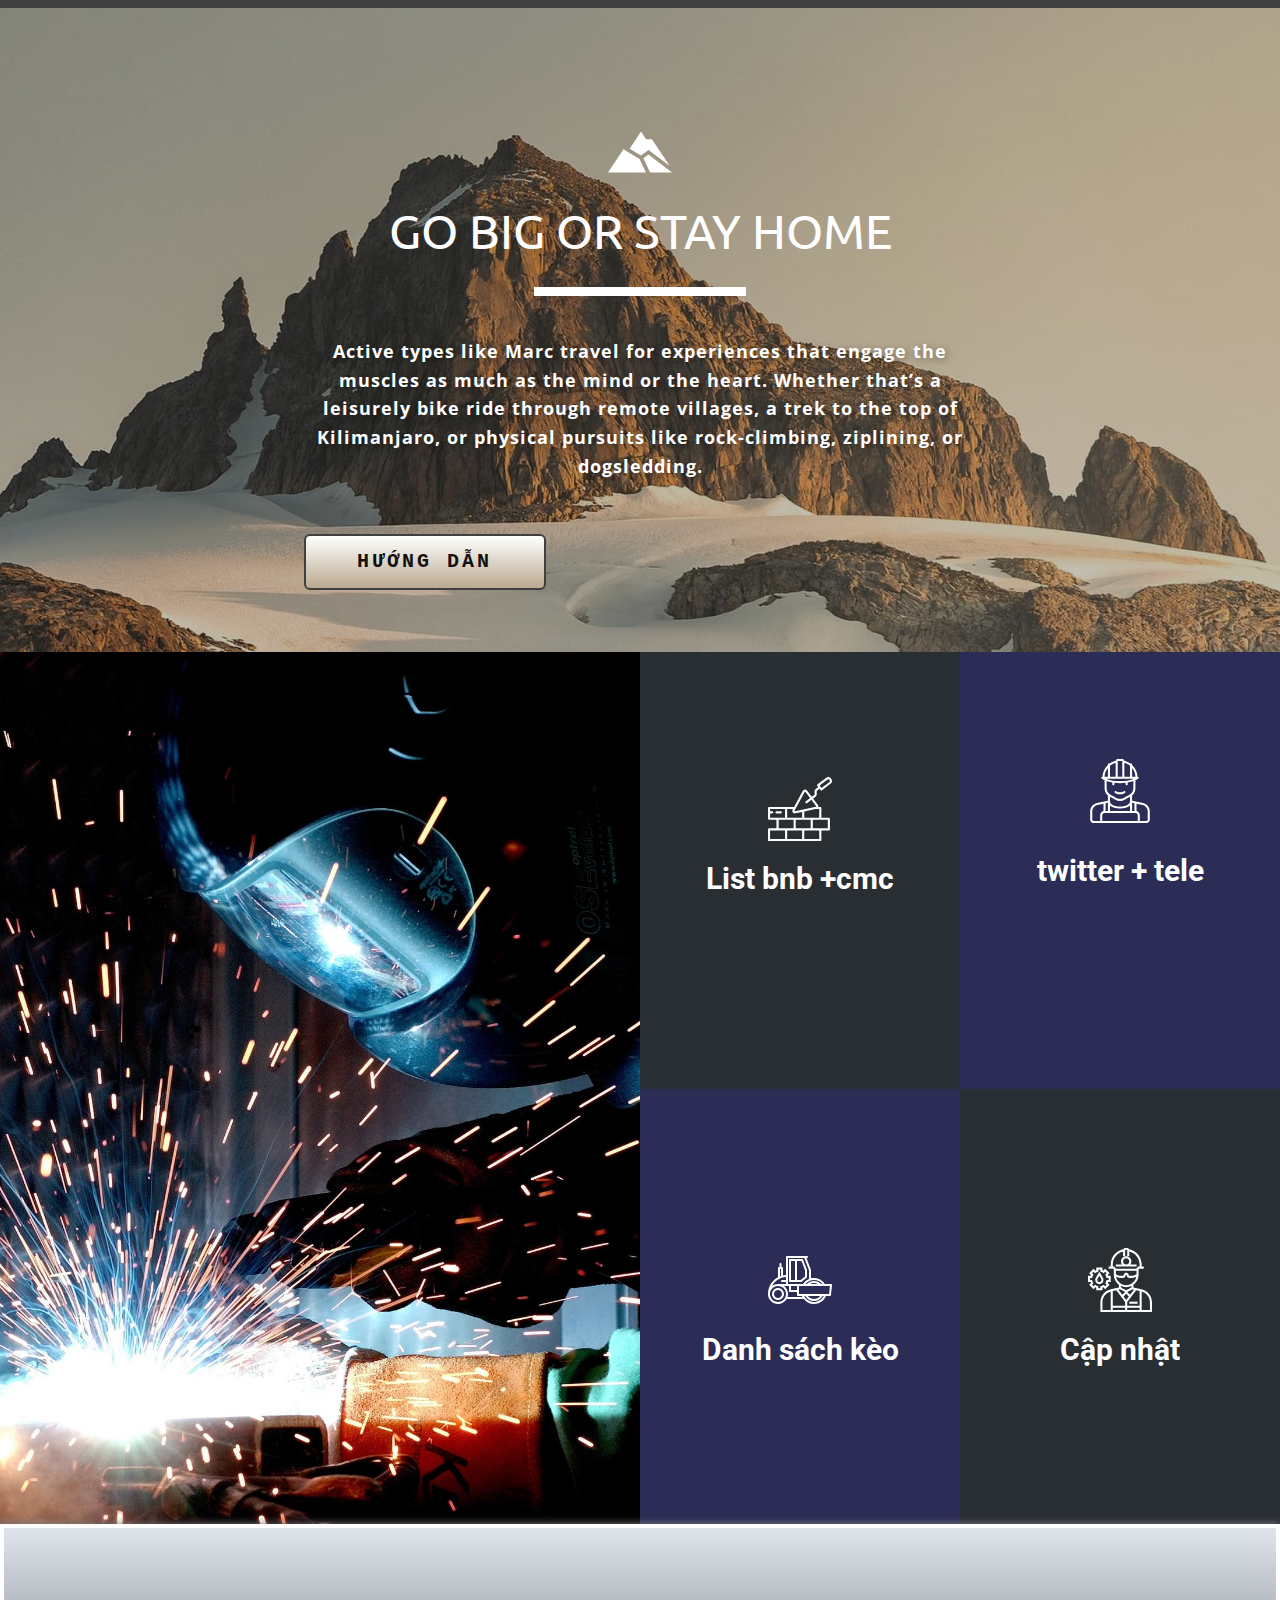
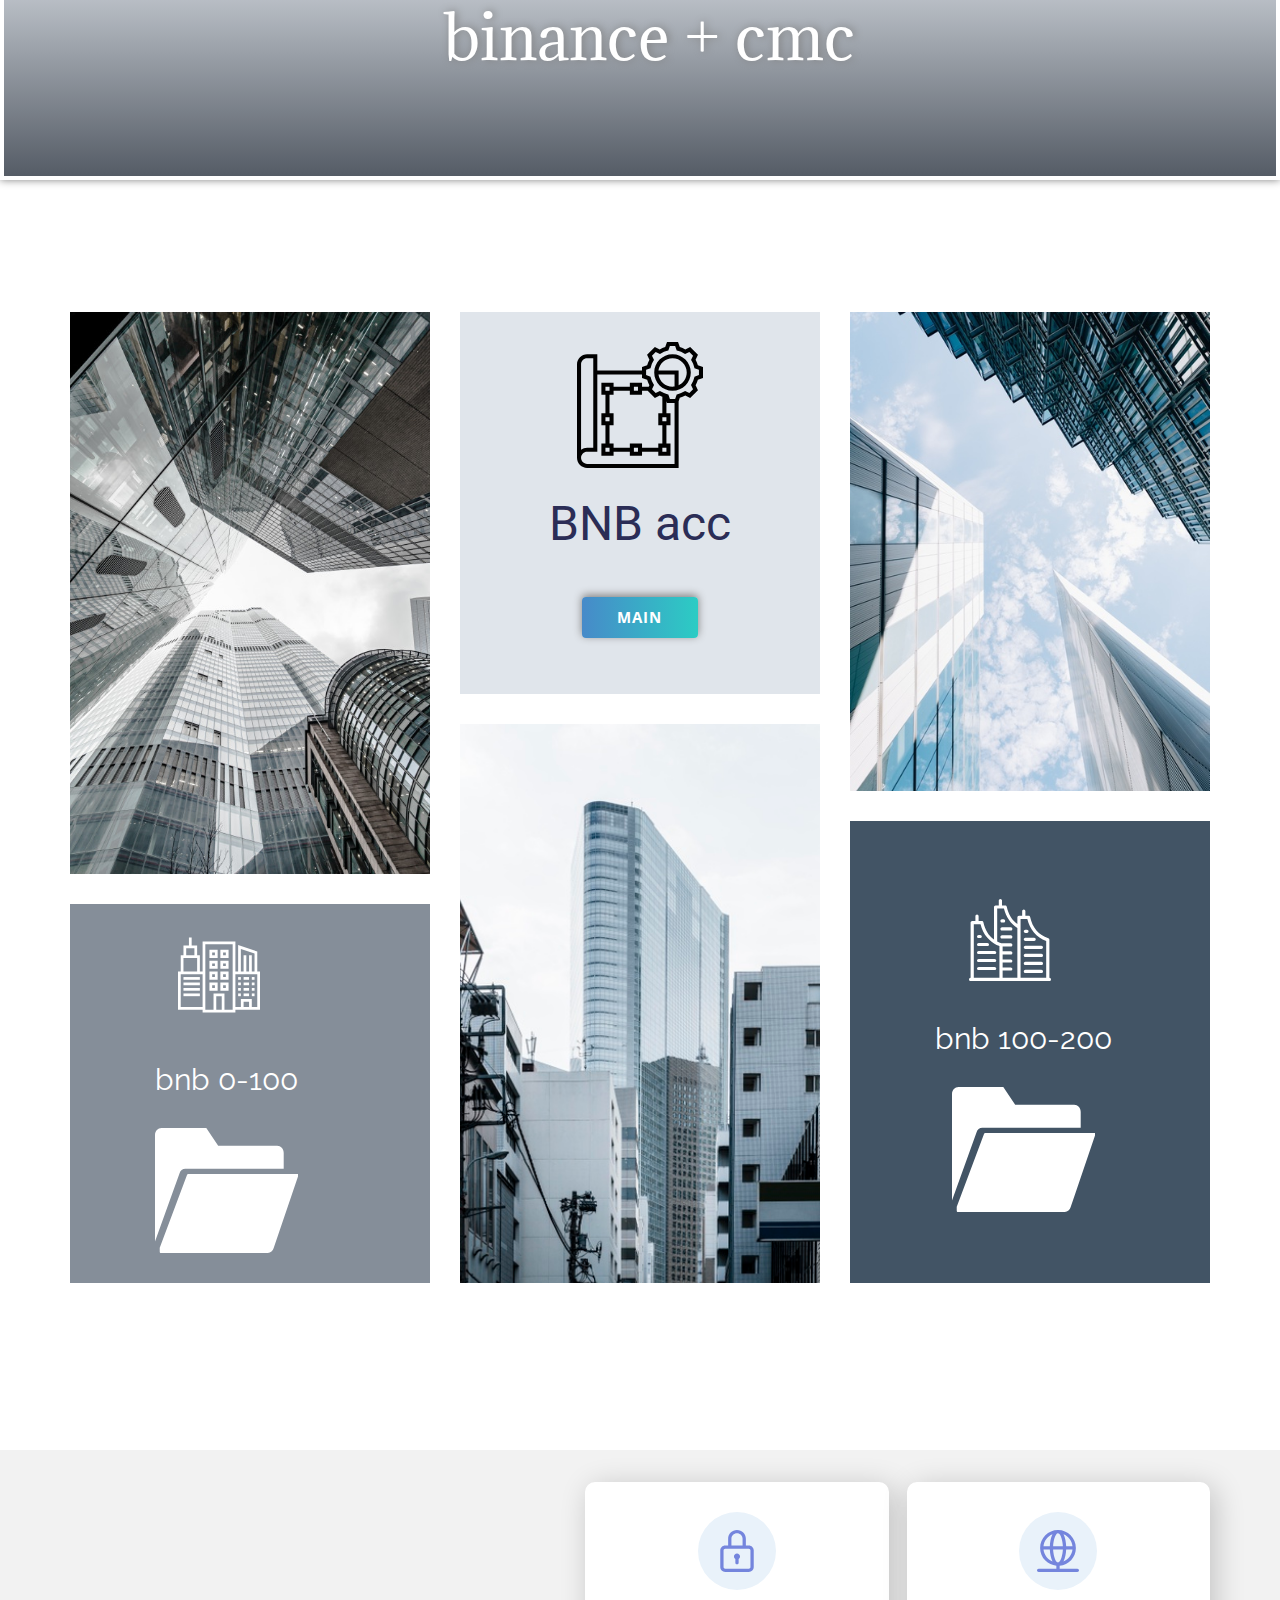
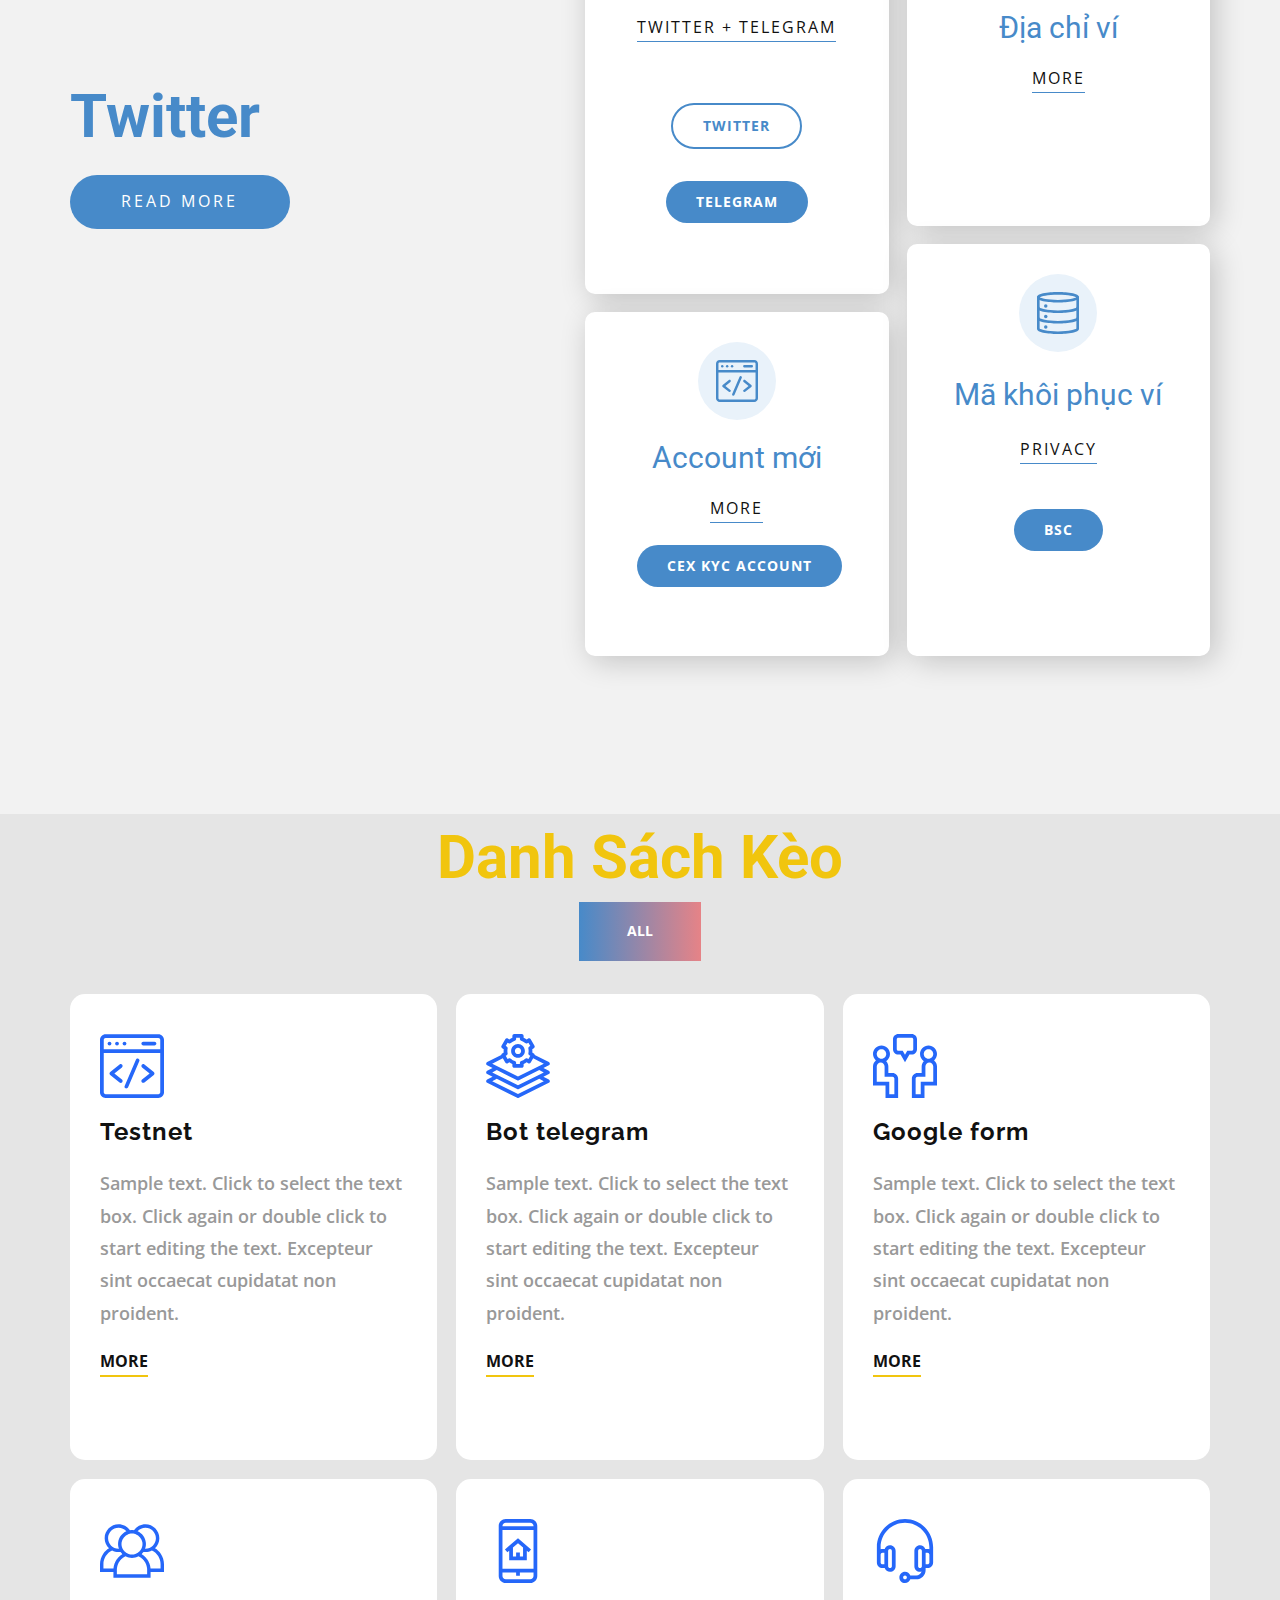
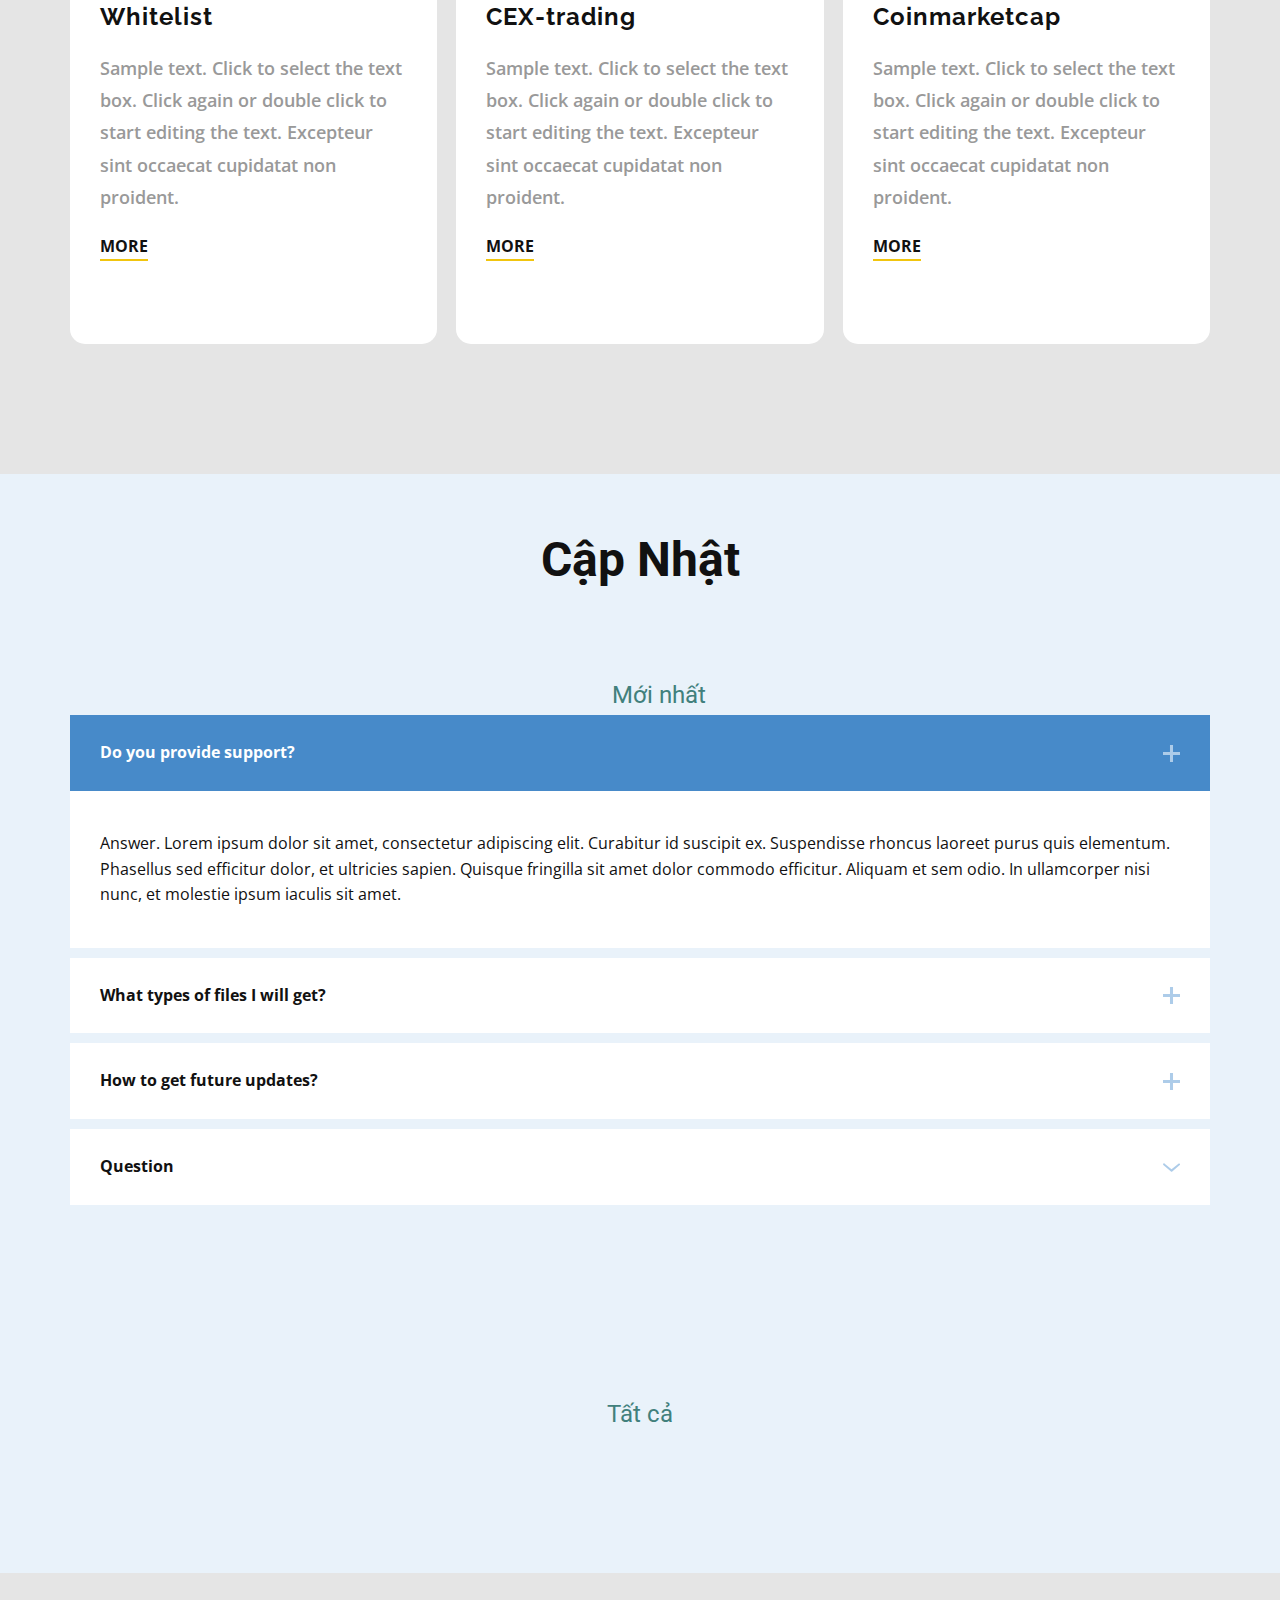
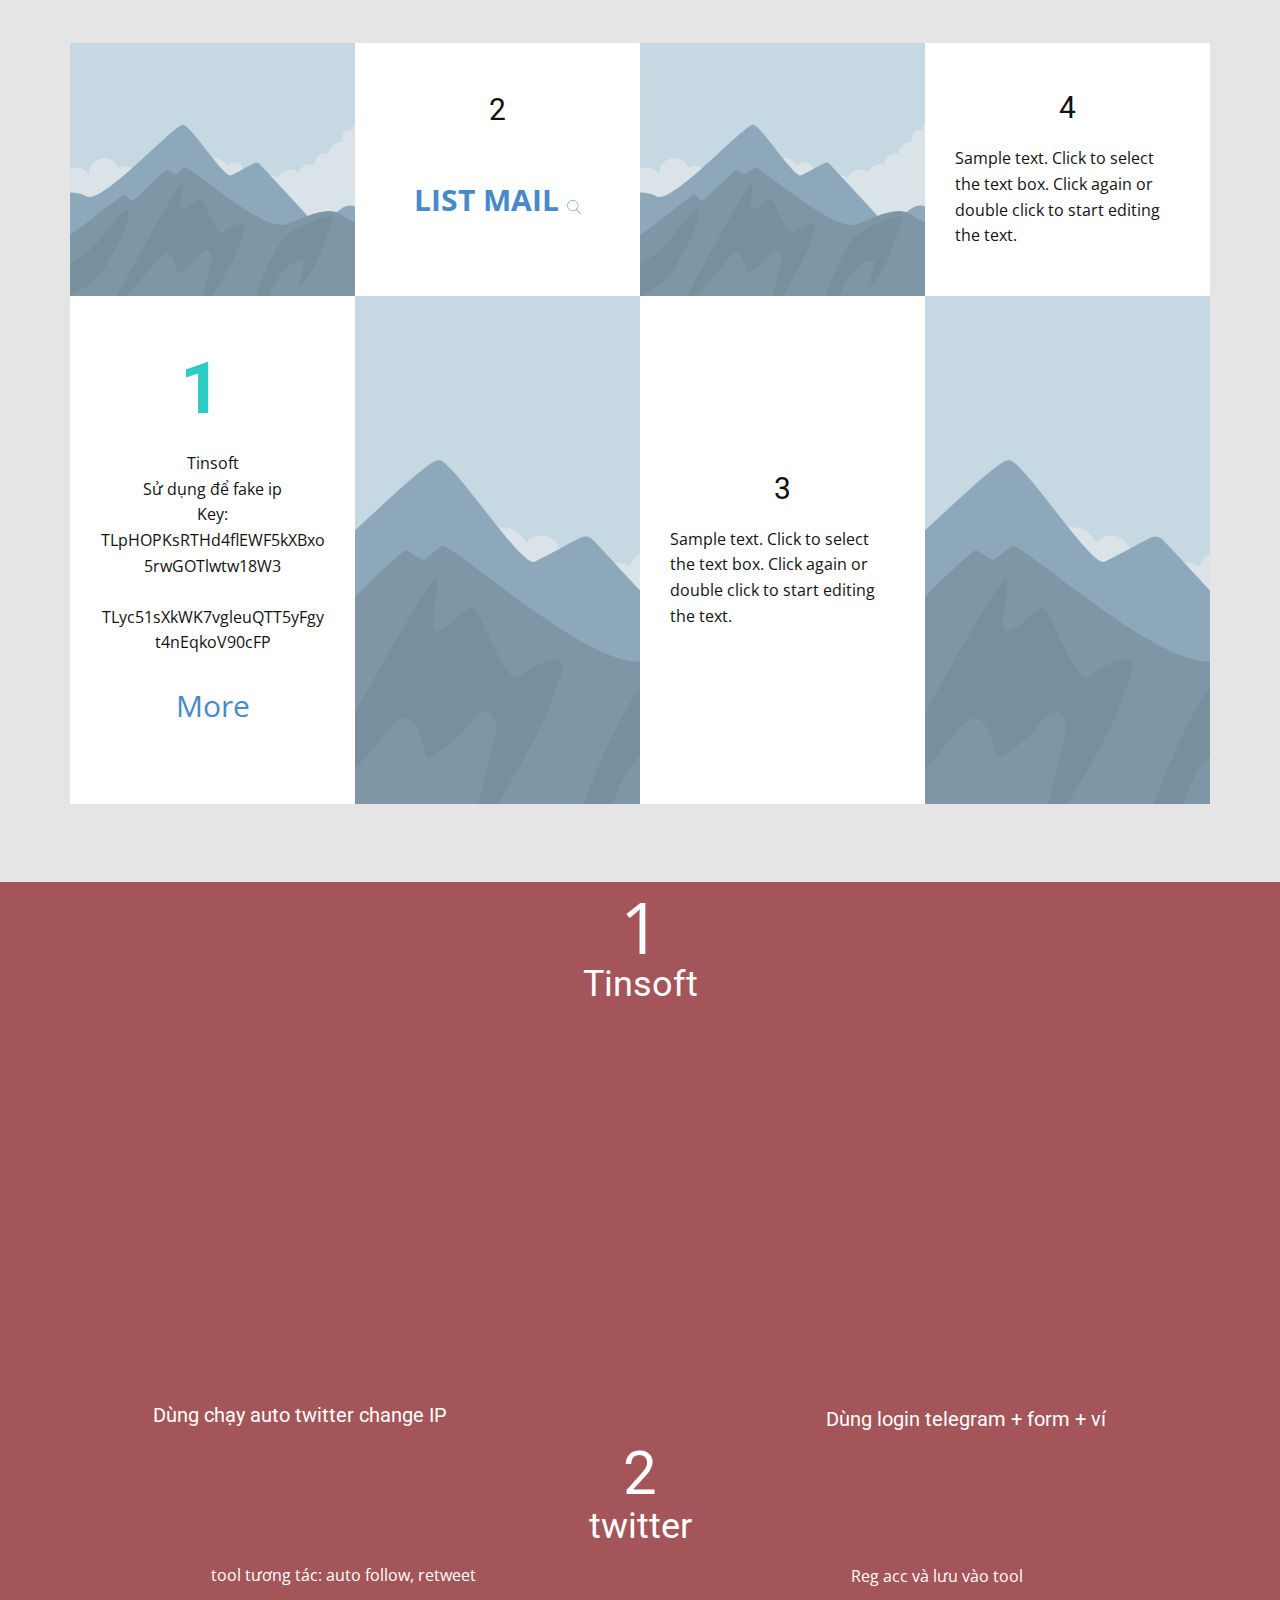
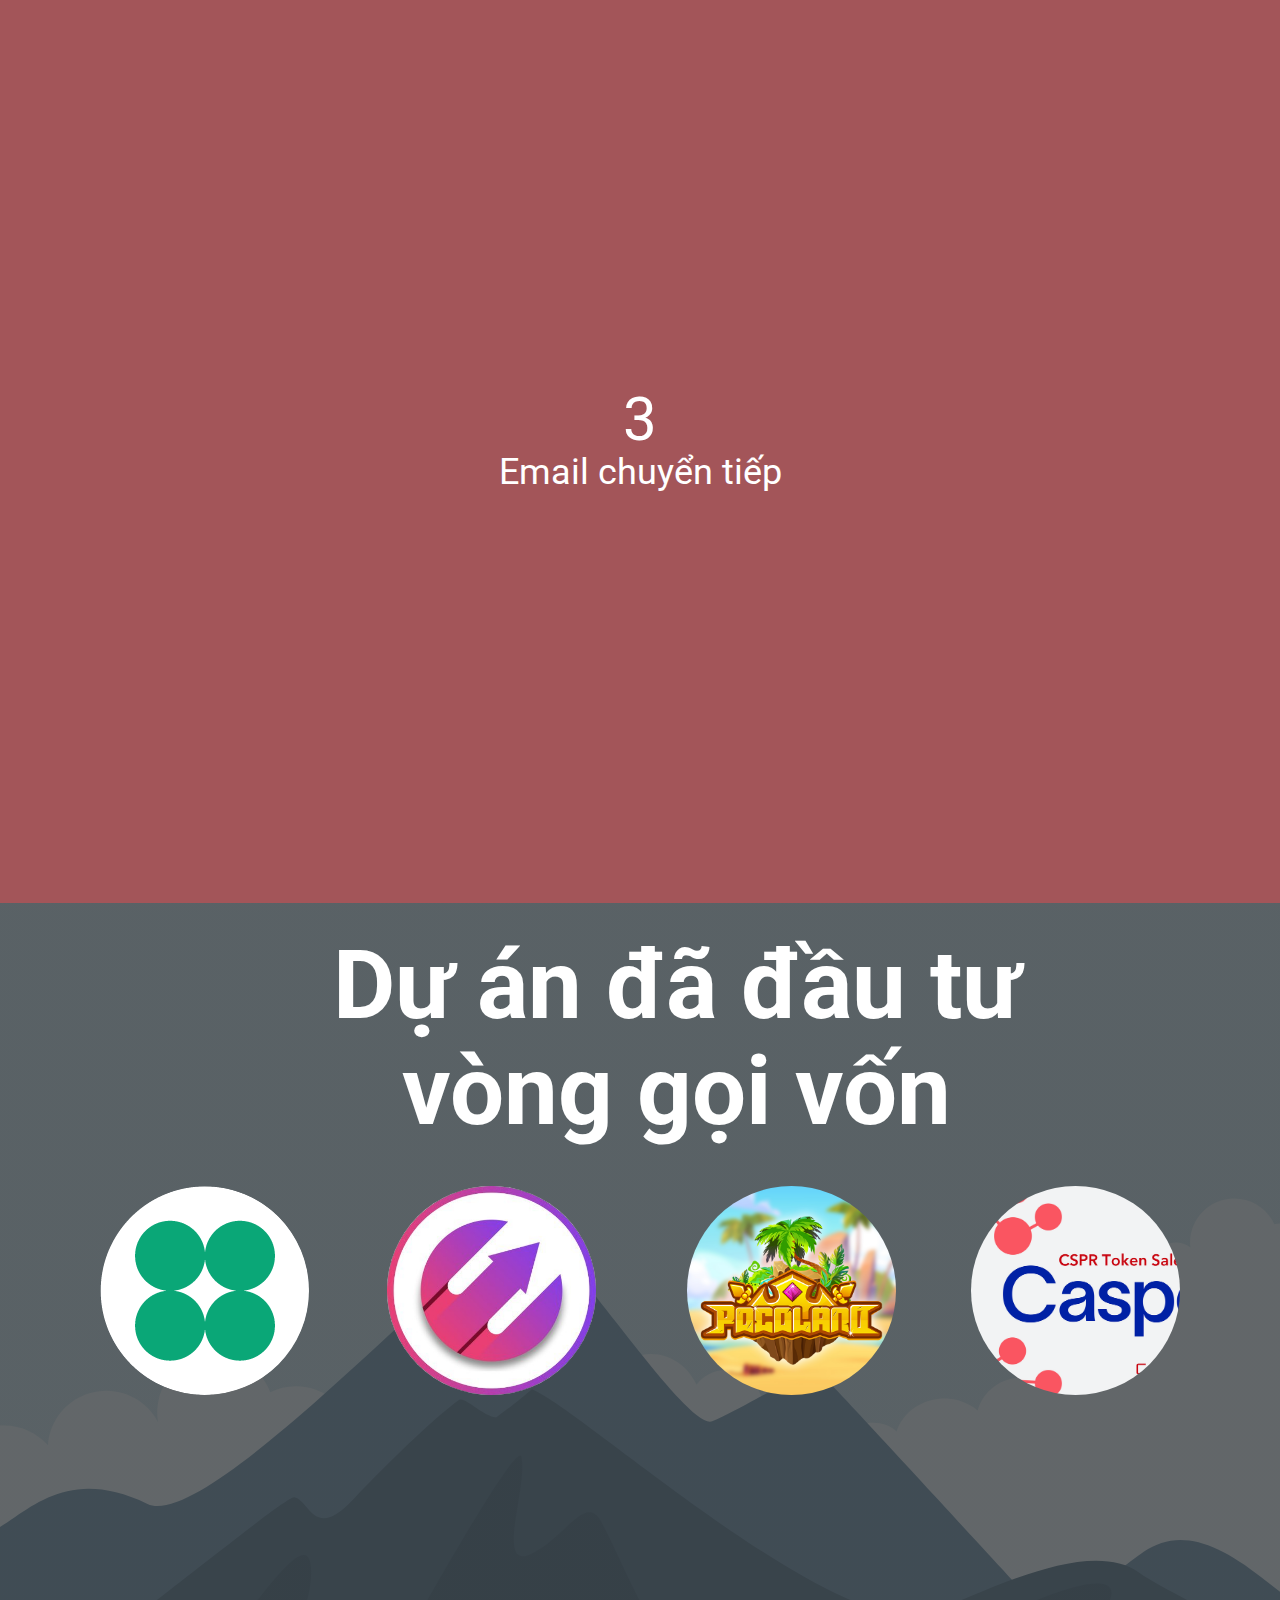
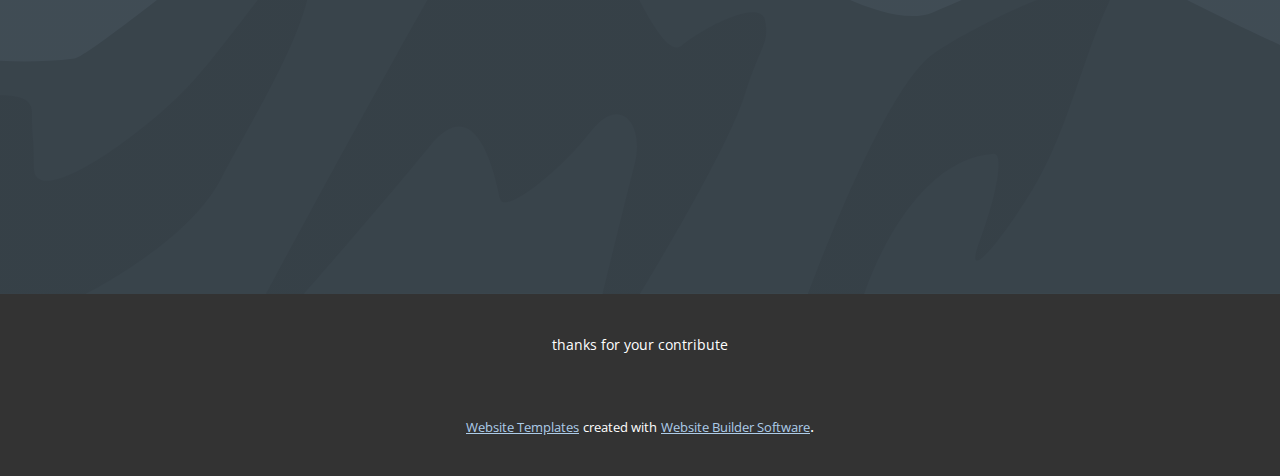
==== Home.html @ 30a7cc70 "upload" ====
<!DOCTYPE html>
<html style="font-size: 16px;">
  <head>
    <meta name="viewport" content="width=device-width, initial-scale=1.0">
    <meta charset="utf-8">
    <meta name="keywords" content="INTUITIVE">
    <meta name="description" content="">
    <meta name="page_type" content="np-template-header-footer-from-plugin">
    <title>Home</title>
    <link rel="stylesheet" href="nicepage.css" media="screen">
<link rel="stylesheet" href="Home.css" media="screen">
    <script class="u-script" type="text/javascript" src="jquery.js" defer=""></script>
    <script class="u-script" type="text/javascript" src="nicepage.js" defer=""></script>
    <meta name="generator" content="Nicepage 3.23.2, nicepage.com">
    
    <link id="u-theme-google-font" rel="stylesheet" href="https://fonts.googleapis.com/css?family=Roboto:100,100i,300,300i,400,400i,500,500i,700,700i,900,900i|Open+Sans:300,300i,400,400i,600,600i,700,700i,800,800i">
    <link id="u-page-google-font" rel="stylesheet" href="https://fonts.googleapis.com/css?family=Ubuntu:300,300i,400,400i,500,500i,700,700i|Raleway:100,100i,200,200i,300,300i,400,400i,500,500i,600,600i,700,700i,800,800i,900,900i|Adamina:400">
    
    
    
    
    
    
    
    
    
    
    <script type="application/ld+json">{
		"@context": "http://schema.org",
		"@type": "Organization",
		"name": "Site1"
}</script>
    <meta name="theme-color" content="#478ac9">
    <meta property="og:title" content="Home">
    <meta property="og:description" content="">
    <meta property="og:type" content="website">
  </head>
  <body class="u-body"><header class="u-border-4 u-border-grey-75 u-clearfix u-gradient u-header u-header" id="sec-458e"></header>
    <section class="u-align-center u-clearfix u-image u-shading u-section-1" id="carousel_217f" data-image-width="1554" data-image-height="1080">
      <div class="u-clearfix u-sheet u-sheet-1"><span class="u-icon u-icon-circle u-text-white u-icon-1"><svg class="u-svg-link" preserveAspectRatio="xMidYMin slice" viewBox="0 0 511.995 511.995" style=""><use xmlns:xlink="http://www.w3.org/1999/xlink" xlink:href="#svg-95d2"></use></svg><svg class="u-svg-content" viewBox="0 0 511.995 511.995" id="svg-95d2"><g><path d="m263.409 284.012 60.72-44.888 170.399 129.659-143.333-215.296h-46.173l-40.785-61.263-91.213 137.009z"></path><path d="m123.485 234.288-123.485 185.483h303.223l-50.623-107.23z"></path><path d="m323.87 276.624-40.809 30.168 53.337 112.979h175.597z"></path>
</g></svg></span>
        <h1 class="u-align-center u-custom-font u-font-ubuntu u-text u-text-default u-text-1">GO BIG OR&nbsp;STAY HOME<br>
        </h1>
        <div class="u-border-9 u-border-white u-line u-line-horizontal u-line-1"></div>
        <p class="u-text u-text-2">Active types like Marc travel for experiences that engage the muscles as much as the mind or the heart. Whether that’s a leisurely bike ride through remote villages, a trek to the top of Kilimanjaro, or physical pursuits like rock-climbing, ziplining, or dogsledding.</p>
        <a href="Home.html#sec-ad48" data-page-id="329412446" class="u-active-palette-2-base u-align-center u-border-2 u-border-active-custom-color-4 u-border-grey-75 u-btn u-btn-round u-button-style u-custom-font u-font-courier-new u-gradient u-hover-palette-2-base u-none u-radius-6 u-text-active-white u-text-body-color u-text-hover-white u-btn-1">Hướng dẫn</a>
      </div>
    </section>
    <section class="u-clearfix u-valign-top u-section-2" id="carousel_ac94">
      <div class="u-clearfix u-expanded-width u-layout-wrap u-layout-wrap-1">
        <div class="u-gutter-0 u-layout">
          <div class="u-layout-row">
            <div class="u-size-30 u-size-60-md">
              <div class="u-layout-col">
                <div class="u-container-style u-image u-layout-cell u-left-cell u-size-60 u-image-1">
                  <div class="u-container-layout u-container-layout-1"></div>
                </div>
              </div>
            </div>
            <div class="u-size-30 u-size-60-md">
              <div class="u-layout-col">
                <div class="u-size-30">
                  <div class="u-layout-row">
                    <div class="u-align-center u-container-style u-layout-cell u-palette-1-dark-3 u-size-30 u-layout-cell-2" data-href="Home.html#carousel_1ad8" data-page-id="329412446">
                      <div class="u-container-layout u-container-layout-2"><span class="u-icon u-icon-circle u-icon-1"><svg class="u-svg-link" preserveAspectRatio="xMidYMin slice" viewBox="0 0 511.99823 511" style=""><use xmlns:xlink="http://www.w3.org/1999/xlink" xlink:href="#svg-e5fa"></use></svg><svg xmlns="http://www.w3.org/2000/svg" viewBox="0 0 511.99823 511" id="svg-e5fa" class="u-svg-content"><path d="m8.535156 512.488281h409.597656c4.714844 0 8.535157-3.820312 8.535157-8.53125v-76.800781h59.730469c4.714843 0 8.535156-3.820312 8.535156-8.53125v-85.335938c0-4.710937-3.820313-8.53125-8.535156-8.53125h-59.730469v-76.800781c0-4.714843-3.820313-8.535156-8.535157-8.535156h-15.660156c1.203125-5.578125-.070312-11.40625-3.488281-15.976563l-38.558594-51.398437 17.804688-13.355469c7.910156-5.921875 12.328125-15.414062 11.769531-25.28125l-.855469-15.367187c-.234375-4.167969 1.632813-8.175781 4.972657-10.679688l17.800781-13.351562 7.492187 9.984375c1.355469 1.808594 3.375 3.007812 5.617188 3.328125.398437.054687.800781.085937 1.207031.082031 1.847656.003906 3.644531-.597656 5.121094-1.707031l70.40625-52.816407c11.304687-8.480468 13.597656-24.523437 5.117187-35.832031l-4.742187-6.328125c-8.492188-11.292968-24.527344-13.578125-35.839844-5.109375l-70.398437 52.8125c-3.769532 2.828125-4.535157 8.179688-1.707032 11.949219l7.488282 9.984375-17.800782 13.355469c-7.910156 5.921875-12.332031 15.410156-11.769531 25.277344l.851563 15.367187c.238281 4.167969-1.628907 8.179687-4.96875 10.679687l-17.800782 13.355469-38.5625-51.398437c-4.035156-5.464844-10.589844-8.476563-17.367187-7.980469-6.464844.46875-12.242188 4.21875-15.308594 9.933594l-70.117187 130.472656h-200.300782c-4.714844 0-8.535156 3.820313-8.535156 8.535156v85.332031c0 4.714844 3.820312 8.535157 8.535156 8.535157h59.730469v68.265625h-59.730469c-4.714844 0-8.535156 3.820312-8.535156 8.535156v85.332031c0 4.710938 3.820312 8.53125 8.535156 8.53125zm468.003906-493.226562c3.765626-2.828125 9.113282-2.066407 11.945313 1.703125l4.742187 6.328125c2.824219 3.769531 2.058594 9.113281-1.707031 11.941406l-63.582031 47.699219-14.980469-19.976563zm-322.9375 407.894531h119.464844v68.265625h-119.464844zm68.265626-85.332031h119.464843v68.265625h-119.464843zm187.734374 153.597656h-119.46875v-68.265625h119.46875zm68.265626-85.332031h-119.46875v-68.265625h119.46875zm-68.265626-85.332032h-119.46875v-49.691406l87.34375-18.578125h32.125zm-115.609374-207.722656c.289062-.597656.890624-.980468 1.554687-1l.167969-.007812c.90625.015625 1.746094.464844 2.261718 1.207031l38.554688 51.398437-35.203125 26.410157c-3.769531 2.828125-4.535156 8.175781-1.707031 11.949219 2.828125 3.769531 8.175781 4.53125 11.949218 1.707031l35.203126-26.410157 38.558593 51.398438c.613281.75.792969 1.761719.46875 2.671875-.203125.632813-.738281 1.097656-1.394531 1.214844l-169.292969 36c-1.050781.164062-2.105469-.285157-2.710937-1.160157-.679688-.820312-.816406-1.960937-.351563-2.921874zm-95.238282 165.621094c4.546875 6.253906 12.351563 9.234375 19.910156 7.609375l54.402344-11.570313v46.0625h-119.464844v-68.269531h46.058594l-2.644531 4.921875c-3.65625 6.808594-2.972656 15.125 1.738281 21.246094zm-181.6875 7.96875h17.066406c4.714844 0 8.535157-3.820312 8.535157-8.535156 0-4.710938-3.820313-8.53125-8.535157-8.53125h-17.066406v-17.070313h119.46875v68.269531h-119.46875zm68.265625 51.199219h119.46875v68.265625h-119.46875zm-68.265625 85.332031h119.46875v68.265625h-119.46875zm0 0"></path><path d="m110.933594 282.089844c0-4.710938-3.820313-8.53125-8.535156-8.53125h-34.132813c-4.710937 0-8.53125 3.820312-8.53125 8.53125 0 4.714844 3.820313 8.535156 8.53125 8.535156h34.132813c4.714843 0 8.535156-3.820312 8.535156-8.535156zm0 0"></path></svg></span>
                        <h5 class="u-text u-text-1"> List bnb +cmc</h5>
                      </div>
                    </div>
                    <div class="u-align-center u-container-style u-custom-color-1 u-layout-cell u-right-cell u-size-30 u-layout-cell-3" data-href="Home.html#carousel_c769" data-page-id="329412446">
                      <div class="u-container-layout u-container-layout-3"><span class="u-icon u-icon-circle u-icon-2"><svg class="u-svg-link" preserveAspectRatio="xMidYMin slice" viewBox="0 0 463 463" style=""><use xmlns:xlink="http://www.w3.org/1999/xlink" xlink:href="#svg-957a"></use></svg><svg xmlns="http://www.w3.org/2000/svg" xmlns:xlink="http://www.w3.org/1999/xlink" version="1.1" id="svg-957a" x="0px" y="0px" viewBox="0 0 463 463" style="enable-background:new 0 0 463 463;" xml:space="preserve" class="u-svg-content"><g><path d="M398.901,317.619c-0.116-0.028-0.232-0.055-0.35-0.078L319,301.639v-37.662c15.015-11.921,24-30.15,24-49.72v-60.41   c7.883-3.694,14.935-7.818,20.987-12.337c2.589-1.934,3.648-5.308,2.63-8.374S362.731,128,359.5,128h-0.728   C356.819,94.941,342.053,64.709,319,42.858V39.5c0-4.143-3.357-7.5-7.5-7.5c-1.476,0-2.849,0.433-4.009,1.169   c-13.18-9.836-28.37-17.214-44.954-21.362C260.874,5.04,254.772,0,247.5,0h-32c-7.272,0-13.373,5.04-15.037,11.807   c-16.584,4.149-31.774,11.526-44.954,21.362C154.349,32.433,152.976,32,151.5,32c-4.143,0-7.5,3.357-7.5,7.5v3.358   C120.947,64.709,106.181,94.941,104.228,128H103.5c-3.231,0-6.099,2.069-7.117,5.136s0.041,6.44,2.63,8.374   c6.052,4.519,13.105,8.643,20.987,12.337v60.41c0,19.57,8.985,37.799,24,49.72v37.662l-79.552,15.902   c-0.117,0.023-0.233,0.05-0.35,0.078C35.779,324.699,16,350.032,16,379.224V439.5c0,12.958,10.542,23.5,23.5,23.5h384   c12.958,0,23.5-10.542,23.5-23.5v-60.276C447,350.032,427.221,324.699,398.901,317.619z M360,448H103v-40.5   c0-9.098,7.402-16.5,16.5-16.5h224c9.098,0,16.5,7.402,16.5,16.5V448z M197.868,294.426C208.151,300.035,219.779,303,231.5,303   c0.001,0,0.002,0,0.003,0s0.002,0,0.003,0c11.714,0,23.342-2.965,33.625-8.574L304,273.225V303.5c0,18.683-18.987,40.5-72.5,40.5   S159,322.183,159,303.5v-30.275L197.868,294.426z M159,376v-38.879C173.931,350.965,199.242,359,231.5,359   s57.569-8.035,72.5-21.879V376H159z M144,376h-17v-55.667l17-3.398V376z M336,376h-17v-59.065l17,3.398V376z M231.5,160   c-36.231,0-70.59-5.917-96.5-16.088V143h193v0.912C302.09,154.083,267.731,160,231.5,160z M159,49.56   c11.773-9.977,25.654-17.613,41-22.081V128h-41V49.56z M263,27.479c15.346,4.468,29.227,12.104,41,22.081V128h-41V27.479z    M343.722,128H319V64.922C333.208,82.554,342.143,104.444,343.722,128z M215.5,15h32c0.275,0,0.5,0.225,0.5,0.5v2.417   c0,0.001,0,0.003,0,0.005V128h-33V15.5C215,15.225,215.225,15,215.5,15z M144,64.922V128h-24.722   C120.857,104.444,129.792,82.554,144,64.922z M135,214.257v-54.255c12.363,4.428,26.181,7.952,41,10.473V183.5   c0,4.143,3.357,7.5,7.5,7.5s7.5-3.357,7.5-7.5v-10.859c12.981,1.548,26.566,2.359,40.5,2.359s27.519-0.811,40.5-2.359V183.5   c0,4.143,3.357,7.5,7.5,7.5s7.5-3.357,7.5-7.5v-13.025c14.819-2.521,28.637-6.044,41-10.473v54.255   c0,17.759-9.686,34.074-25.276,42.578l-44.775,24.423C249.862,285.669,240.719,288,231.5,288c-0.001,0-0.002,0-0.003,0   s-0.002,0-0.003,0c-9.212,0-18.355-2.331-26.441-6.742l-44.775-24.423C144.686,248.331,135,232.016,135,214.257z M31,439.5v-60.276   c0-22.239,15.028-41.545,36.569-47.01L112,323.332v53.577c-13.759,3.374-24,15.806-24,30.591V448H39.5   C34.813,448,31,444.187,31,439.5z M432,439.5c0,4.687-3.813,8.5-8.5,8.5H375v-40.5c0-14.785-10.241-27.216-24-30.591v-53.577   l44.431,8.882c21.541,5.465,36.569,24.771,36.569,47.01V439.5z"></path><path d="M195.28,245.48c8.891,6.05,22.092,9.52,36.22,9.52c14.129,0,27.33-3.47,36.22-9.52c3.424-2.33,4.312-6.995,1.98-10.42   c-2.33-3.425-6.995-4.31-10.42-1.98c-6.367,4.333-16.752,6.92-27.78,6.92c-11.027,0-21.412-2.587-27.78-6.92   c-3.423-2.329-8.089-1.444-10.42,1.98S191.856,243.15,195.28,245.48z"></path>
</g><g></g><g></g><g></g><g></g><g></g><g></g><g></g><g></g><g></g><g></g><g></g><g></g><g></g><g></g><g></g></svg></span>
                        <h5 class="u-text u-text-default u-text-2"> twitter + tele</h5>
                      </div>
                    </div>
                  </div>
                </div>
                <div class="u-size-30">
                  <div class="u-layout-row">
                    <div class="u-align-center u-container-style u-custom-color-1 u-layout-cell u-size-30 u-layout-cell-4" data-href="Home.html#carousel_dd20" data-page-id="329412446">
                      <div class="u-container-layout u-valign-middle u-container-layout-4"><span class="u-icon u-icon-circle u-icon-3"><svg class="u-svg-link" preserveAspectRatio="xMidYMin slice" viewBox="0 0 64 64" style=""><use xmlns:xlink="http://www.w3.org/1999/xlink" xlink:href="#svg-2347"></use></svg><svg xmlns="http://www.w3.org/2000/svg" id="svg-2347" enable-background="new 0 0 64 64" viewBox="0 0 64 64" class="u-svg-content"><path d="m10 56.002c3.691 0 6.914-2.017 8.646-5h17.108c2.42 3.091 6.172 5 10.241 5 5.259 0 9.986-3.189 11.993-8h4.012.001c.132 0 .258-.028.375-.076.042-.017.075-.048.115-.07.068-.04.137-.077.194-.132.037-.035.063-.08.094-.122.045-.057.09-.111.121-.179.023-.05.032-.104.047-.159.016-.055.042-.104.048-.162l1-10c.002-.018-.006-.033-.005-.051.001-.017.01-.031.01-.049 0-.052-.021-.097-.029-.146-.011-.066-.017-.132-.039-.194s-.058-.113-.091-.168-.063-.109-.105-.156c-.043-.048-.095-.083-.146-.122-.052-.038-.1-.077-.158-.105-.059-.029-.124-.042-.189-.059-.049-.013-.091-.039-.143-.044-.017-.001-.032.006-.049.005-.018 0-.033-.01-.051-.01h-6.058c-2.379-3.713-6.517-6-10.946-6-1.021 0-2.024.128-2.996.36v-8.359c0-.061-.024-.114-.035-.172-.011-.063-.008-.125-.031-.187l-4.48-11.647h.543c.553 0 1-.448 1-1s-.447-1-1-1h-19.997c-.553 0-1 .448-1 1v18.056c-1.021.053-2.025.171-2.998.381v-7.433c0-.552-.447-1-1-1h-.5v-3c0-.552-.447-1-1-1s-1 .448-1 1v3h-.5c-.553 0-1 .448-1 1v9.273c-5.949 3.212-10.002 9.504-10.002 16.727 0 5.514 4.486 10 10 10zm9.539-7c.299-.947.461-1.955.461-3 0-3.272-1.588-6.175-4.025-8h5.025v5c0 .553.447 1 1 1h7v3c0 .553.447 1 1 1h4.001c.143.342.297.676.467 1zm9.461-11v4h-6v-4zm32.895 0-.8 8h-26.353c-.004 0-.007 0-.01 0h-3.732v-8zm-19.75-2c1.171-.645 2.494-1 3.855-1 1.36 0 2.683.355 3.854 1zm10.079 12c-1.498 1.874-3.753 3-6.224 3s-4.726-1.126-6.225-3zm-6.228 6c-4.164 0-7.934-2.362-9.793-6h1.162c1.79 3.091 5.03 5 8.635 5s6.845-1.91 8.633-5h1.156c-1.859 3.638-5.63 6-9.793 6zm8.458-18h-1.334c-1.877-1.905-4.439-3-7.12-3-2.683 0-5.246 1.095-7.121 3h-1.343c2.071-2.494 5.166-4 8.46-4 3.293 0 6.387 1.506 8.458 4zm-13.454-13.813v8.817c-2.416 1.009-4.507 2.74-5.952 4.995h-15.048v-26.003h16.31zm-28.998-1.188h1v6.986c-.338.113-.671.236-1 .367zm5.998 8.052v2.949h-4c-.553 0-1 .448-1 1 0 .553.447 1 1 1h4v2h-7c-.071 0-.134.026-.201.041-.265-.021-.529-.041-.799-.041-2.253 0-4.328.758-6.002 2.021 2.715-5.083 7.937-8.614 14.002-8.97zm-15.959 16.133c.411-4.029 3.823-7.184 7.959-7.184 4.411 0 8 3.589 8 8s-3.589 8-8 8-8-3.589-8-8c0-.275.028-.544.041-.816z"></path><path d="m10 52.002c3.309 0 6-2.691 6-6s-2.691-6-6-6-6 2.691-6 6 2.691 6 6 6zm0-10c2.206 0 4 1.794 4 4s-1.794 4-4 4-4-1.794-4-4 1.794-4 4-4z"></path><path d="m22 34.006h10.998c.228 0 .447-.077.625-.22l5.002-4.004c.237-.19.375-.477.375-.781v-6.957c0-.007 0-.013 0-.02v-.021c0-.04-.018-.073-.022-.111-.009-.083-.011-.167-.042-.248l-3.848-10.001c-.002-.005-.007-.008-.009-.014-.031-.079-.084-.143-.134-.209-.027-.038-.046-.084-.079-.118-.043-.044-.1-.07-.15-.106-.055-.038-.104-.084-.165-.111-.038-.017-.084-.017-.125-.029-.084-.024-.168-.051-.257-.052-.005 0-.01-.003-.015-.003h-12.154c-.553 0-1 .448-1 1v21.004c0 .554.447 1.001 1 1.001zm10.647-2h-3.647v-19.004h4.468l3.532 9.183v6.336zm-9.647-19.004h4v19.004h-4z"></path></svg></span>
                        <h5 class="u-text u-text-3"> Danh sách kèo</h5>
                      </div>
                    </div>
                    <div class="u-align-center u-container-style u-layout-cell u-palette-1-dark-3 u-right-cell u-size-30 u-layout-cell-5" data-href="Home.html#sec-74bb" data-page-id="329412446">
                      <div class="u-container-layout u-valign-middle u-container-layout-5"><span class="u-icon u-icon-circle u-icon-4"><svg class="u-svg-link" preserveAspectRatio="xMidYMin slice" viewBox="0 0 496 496" style=""><use xmlns:xlink="http://www.w3.org/1999/xlink" xlink:href="#svg-b49c"></use></svg><svg xmlns="http://www.w3.org/2000/svg" xmlns:xlink="http://www.w3.org/1999/xlink" version="1.1" id="svg-b49c" x="0px" y="0px" viewBox="0 0 496 496" style="enable-background:new 0 0 496 496;" xml:space="preserve" class="u-svg-content"><g><g><g><path d="M414.56,319.488L352,305.584v-19.768c24.176-17.448,40-45.792,40-77.816v-42.648c1.656-1.64,3.216-3.392,4.552-5.352H408     h8h16v-16h-16v-16c0-57.24-41.336-106.672-97.048-117.528C316.696,4.376,310.872,0,304,0h-16     c-6.872,0-12.696,4.376-14.952,10.472C217.336,21.328,176,70.76,176,128v16h-16v16h16h8h11.448c1.344,1.96,2.896,3.72,4.552,5.36     V208c0,32.024,15.824,60.368,40,77.816v19.768l-62.56,13.904C129.488,330.144,96,371.888,96,421.008V496h400v-74.992     C496,371.888,462.512,330.144,414.56,319.488z M176,480h-64v-58.992c0-39.856,26.088-73.904,64-84.592V480z M355.872,322.832     l-29.88,39.848l-21.816-21.816l40.864-20.432L355.872,322.832z M296,327.056l-40-20V295.16c12.192,5.616,25.712,8.84,40,8.84     c14.288,0,27.808-3.224,40-8.84v11.896L296,327.056z M207.152,148.424L204.944,144H192v-16c0-48.2,33.8-90.104,80-101.064V64h16     V16h16v48h16V26.936C366.2,37.896,400,79.8,400,128v16h-12.944l-2.208,4.424C381.272,155.56,374.096,160,366.112,160H225.888     C217.896,160,210.72,155.568,207.152,148.424z M216,174.624c3.168,0.88,6.48,1.376,9.888,1.376h140.216     c3.408,0,6.72-0.504,9.888-1.376v28.432l-10.688,5.344c-9.936,4.968-21.072,7.6-32.184,7.6H320c-1.336,0-2.512-0.856-2.936-2.12     l-2.944-8.832C311.504,197.248,304.224,192,296,192s-15.504,5.248-18.128,13.064l-2.928,8.808     C274.512,215.144,273.336,216,272,216h-13.12c-11.12,0-22.248-2.632-32.192-7.6L216,203.056V174.624z M217.24,221.568     l2.288,1.144c12.16,6.08,25.768,9.288,39.352,9.288H272c8.224,0,15.504-5.248,18.128-13.064l2.928-8.808     c0.856-2.544,5.04-2.536,5.88-0.008l2.944,8.832c2.616,7.8,9.896,13.048,18.12,13.048h13.12c13.584,0,27.192-3.208,39.352-9.288     l2.288-1.144C368.288,259.224,335.48,288,296,288C256.52,288,223.712,259.224,217.24,221.568z M246.96,320.424l40.864,20.432     l-21.816,21.816l-29.88-39.848L246.96,320.424z M288,480h-96v-16h96V480z M288,448h-96V332.64l26.984-5.992L288,418.664V448z      M275.704,375.6L296,355.312l20.296,20.296L296,402.664L275.704,375.6z M400,480h-96v-16h96V480z M400,448h-96v-29.336     l69.016-92.024l26.984,6V448z M480,480h-64V336.416c37.912,10.688,64,44.744,64,84.592V480z"></path><path d="M376,128h-48.208c5.08-6.704,8.208-14.96,8.208-24c0-22.056-17.944-40-40-40c-22.056,0-40,17.944-40,40     c0,9.04,3.128,17.296,8.208,24H216v16h160V128z M296,128c-13.232,0-24-10.768-24-24s10.768-24,24-24s24,10.768,24,24     S309.232,128,296,128z"></path><rect x="320" y="416" width="64" height="16"></rect><path d="M120,248v-1.352c0-5.808-1.576-11.504-4.56-16.464L88,184.448l-27.44,45.728C57.576,235.152,56,240.84,56,246.648V248     c0,17.648,14.352,32,32,32S120,265.648,120,248z M72,248v-1.352c0-2.904,0.792-5.744,2.28-8.232L88,215.552l13.72,22.872     c1.488,2.48,2.28,5.32,2.28,8.224V248c0,8.824-7.176,16-16,16S72,256.824,72,248z"></path><path d="M112,328v-20.176c2.384-0.84,4.712-1.808,6.984-2.888l14.272,14.264l33.936-33.944l-14.264-14.272     c1.08-2.272,2.048-4.608,2.888-6.984H176v-48h-20.176c-0.84-2.376-1.816-4.712-2.888-6.984l14.264-14.272L133.264,160.8     l-14.272,14.264c-2.272-1.08-4.6-2.048-6.984-2.888V152H64v20.176c-2.384,0.84-4.712,1.808-6.984,2.888L42.744,160.8     L8.808,194.744l14.264,14.272c-1.08,2.272-2.048,4.608-2.896,6.984H0v48h20.176c0.84,2.376,1.816,4.712,2.888,6.984L8.8,285.256     L42.736,319.2l14.272-14.264c2.28,1.072,4.608,2.04,6.992,2.888V328H112z M59.608,288.2l-5.344-3.16l-11.52,11.52l-11.312-11.32     l11.52-11.52l-3.152-5.336c-2.648-4.48-4.656-9.328-5.968-14.4L32.288,248H16v-16h16.288l1.544-6     c1.312-5.072,3.32-9.92,5.968-14.4l3.152-5.336l-11.52-11.52l11.312-11.32l11.52,11.52l5.344-3.16     c4.472-2.64,9.312-4.64,14.392-5.952l6-1.536V168h16v16.296l6,1.544c5.08,1.312,9.92,3.312,14.392,5.952l5.344,3.16l11.52-11.52     l11.312,11.32l-11.52,11.52l3.152,5.336c2.648,4.48,4.656,9.328,5.968,14.4l1.544,5.992H160v16h-16.288l-1.544,6     c-1.312,5.072-3.32,9.92-5.968,14.4l-3.152,5.336l11.52,11.52l-11.312,11.32l-11.52-11.52l-5.344,3.16     c-4.472,2.64-9.312,4.64-14.392,5.952l-6,1.536V312H80v-16.296l-6-1.544C68.92,292.84,64.08,290.84,59.608,288.2z"></path>
</g>
</g>
</g><g></g><g></g><g></g><g></g><g></g><g></g><g></g><g></g><g></g><g></g><g></g><g></g><g></g><g></g><g></g></svg></span>
                        <h5 class="u-text u-text-4"> Cập nhật</h5>
                      </div>
                    </div>
                  </div>
                </div>
              </div>
            </div>
          </div>
        </div>
      </div>
      <div class="u-border-4 u-border-white u-container-style u-expanded-width u-gradient u-group u-shape-rectangle u-group-1">
        <div class="u-container-layout u-container-layout-6">
          <h2 class="u-text u-text-default u-text-5" data-animation-name="fadeIn" data-animation-duration="1000" data-animation-delay="0" data-animation-direction="">
            <a class="u-active-none u-border-none u-btn u-button-link u-button-style u-custom-font u-hover-none u-none u-text-body-alt-color u-text-hover-custom-color-3 u-btn-1" href="https://nicepage.com" data-animation-name="slideIn" data-animation-duration="1000" data-animation-delay="0" data-animation-direction="Down">binance + cmc</a>
          </h2>
        </div>
      </div>
    </section>
    <section class="u-align-center u-clearfix u-section-3" id="carousel_1ad8">
      <div class="u-clearfix u-sheet u-sheet-1">
        <div class="u-clearfix u-gutter-30 u-layout-wrap u-layout-wrap-1">
          <div class="u-gutter-0 u-layout">
            <div class="u-layout-row">
              <div class="u-size-20 u-size-30-md">
                <div class="u-layout-col">
                  <div class="u-container-style u-image u-layout-cell u-left-cell u-size-20 u-image-1" data-image-width="626" data-image-height="782">
                    <div class="u-container-layout u-valign-bottom u-container-layout-1"></div>
                  </div>
                  <div class="u-align-left u-container-style u-layout-cell u-left-cell u-palette-5-dark-1 u-size-40 u-layout-cell-2">
                    <div class="u-container-layout u-container-layout-2"><span class="u-icon u-icon-circle u-radius-15 u-icon-1"><svg class="u-svg-link" preserveAspectRatio="xMidYMin slice" viewBox="0 0 480 480" style=""><use xmlns:xlink="http://www.w3.org/1999/xlink" xlink:href="#svg-618c"></use></svg><svg class="u-svg-content" viewBox="0 0 480 480" x="0px" y="0px" id="svg-618c" style="enable-background:new 0 0 480 480;"><g><g><path d="M464,220V102.232L352,64.896V220h-16V44H144v176h-16v-96h-16V68H80V20H64v48H32v56H16v96H0v224h144v16h192v-16h144V220    H464z M48,84h48v40H48V84z M32,140h80v80H32V140z M144,428H16V236h128V428z M256,444h-32v-80h32V444z M320,444h-48v-96h-64v96h-48    V60h160V444z M368,87.104l80,26.664V220h-16v-96h-16v96h-16v-96h-16v96h-16V87.104z M416,428h-32v-32h32V428z M464,428h-32v-48    h-64v48h-32V236h128V428z"></path>
</g>
</g><g><g><rect x="32" y="252" width="96" height="16"></rect>
</g>
</g><g><g><rect x="32" y="284" width="96" height="16"></rect>
</g>
</g><g><g><rect x="32" y="316" width="96" height="16"></rect>
</g>
</g><g><g><rect x="32" y="348" width="96" height="16"></rect>
</g>
</g><g><g><path d="M184,92v48h48V92H184z M216,124h-16v-16h16V124z"></path>
</g>
</g><g><g><path d="M248,92v48h48V92H248z M280,124h-16v-16h16V124z"></path>
</g>
</g><g><g><path d="M184,156v48h48v-48H184z M216,188h-16v-16h16V188z"></path>
</g>
</g><g><g><path d="M248,156v48h48v-48H248z M280,188h-16v-16h16V188z"></path>
</g>
</g><g><g><path d="M184,220v48h48v-48H184z M216,252h-16v-16h16V252z"></path>
</g>
</g><g><g><path d="M248,220v48h48v-48H248z M280,252h-16v-16h16V252z"></path>
</g>
</g><g><g><path d="M184,284v48h48v-48H184z M216,316h-16v-16h16V316z"></path>
</g>
</g><g><g><path d="M248,284v48h48v-48H248z M280,316h-16v-16h16V316z"></path>
</g>
</g><g><g><rect x="352" y="252" width="16" height="16"></rect>
</g>
</g><g><g><rect x="384" y="252" width="32" height="16"></rect>
</g>
</g><g><g><rect x="432" y="252" width="16" height="16"></rect>
</g>
</g><g><g><rect x="352" y="284" width="16" height="16"></rect>
</g>
</g><g><g><rect x="384" y="284" width="32" height="16"></rect>
</g>
</g><g><g><rect x="432" y="284" width="16" height="16"></rect>
</g>
</g><g><g><rect x="352" y="316" width="16" height="16"></rect>
</g>
</g><g><g><rect x="384" y="316" width="32" height="16"></rect>
</g>
</g><g><g><rect x="432" y="316" width="16" height="16"></rect>
</g>
</g><g><g><rect x="352" y="348" width="16" height="16"></rect>
</g>
</g><g><g><rect x="384" y="348" width="32" height="16"></rect>
</g>
</g><g><g><rect x="432" y="348" width="16" height="16"></rect>
</g>
</g></svg></span>
                      <h3 class="u-custom-font u-font-raleway u-text u-text-default u-text-1">bnb 0-100</h3>
                      <div class="u-shape u-shape-svg u-text-white u-shape-1" data-href="https://nicepage.com/k/consulting-website-templates">
                        <svg class="u-svg-link" preserveAspectRatio="none" viewBox="0 0 160 140" style=""><use xmlns:xlink="http://www.w3.org/1999/xlink" xlink:href="#svg-c3d9"></use></svg>
                        <svg class="u-svg-content" viewBox="0 0 160 140" x="0px" y="0px" id="svg-c3d9"><path d="M37.3,51.4c-0.7,0-1.3,0.5-1.5,1.2L5.3,134.2v2.9c0,2.1-0.1,2.9,1.5,2.9h119.4c3.1,0,5.8-2.2,6.5-5.2L160,54.3
	c0,0,0-1.8,0-2.9H37.3z M33.9,45.7h107.4h2.7V27.8c0-4.3-3.3-7.8-7.3-7.8h-66L57.4,0H7.3C3.3,0,0,3.5,0,7.8v119.3l27.4-76.2
	C28.2,47.9,30.9,45.7,33.9,45.7z"></path></svg>
                      </div>
                    </div>
                  </div>
                </div>
              </div>
              <div class="u-size-20 u-size-30-md">
                <div class="u-layout-col">
                  <div class="u-align-left u-container-style u-layout-cell u-palette-5-light-2 u-size-40 u-layout-cell-3">
                    <div class="u-container-layout u-valign-top u-container-layout-3"><span class="u-icon u-icon-circle u-radius-15 u-text-black u-icon-2"><svg class="u-svg-link" preserveAspectRatio="xMidYMin slice" viewBox="0 0 496 496" style=""><use xmlns:xlink="http://www.w3.org/1999/xlink" xlink:href="#svg-1fbc"></use></svg><svg class="u-svg-content" viewBox="0 0 496 496" id="svg-1fbc"><path d="m496 141.671875v-43.34375l-20.136719-7.054687c-2.160156-7.503907-5.152343-14.730469-8.941406-21.5625l9.253906-19.238282-30.648437-30.648437-19.238282 9.246093c-6.839843-3.789062-14.066406-6.789062-21.554687-8.941406l-7.0625-20.128906h-43.34375l-7.0625 20.136719c-7.496094 2.152343-14.714844 5.152343-21.554687 8.941406l-19.238282-9.246094-30.640625 30.648438 9.238281 19.246093c-3.789062 6.832032-6.78125 14.058594-8.933593 21.554688l-20.136719 7.046875v13.671875h-176v-64h-40c-22.054688 0-40 17.945312-40 40v368c0 22.054688 17.945312 40 40 40h360v-262.640625l4.734375-13.496094c7.496094-2.152343 14.714844-5.152343 21.554687-8.941406l19.238282 9.246094 30.648437-30.648438-9.253906-19.238281c3.796875-6.832031 6.789063-14.058594 8.941406-21.5625zm-480-53.671875c0-13.230469 10.769531-24 24-24h24v352h-24c-9 0-17.3125 2.992188-24 8.015625zm24 392c-13.230469 0-24-10.769531-24-24s10.769531-24 24-24h40v-304h176v13.671875l20.136719 7.054687c2.160156 7.503907 5.152343 14.722657 8.933593 21.554688l-2.742187 5.71875h-26.328125v-16h-48v16h-64v-16h-48v48h16v72h-16v48h16v72h-16v48h48v-16h64v16h48v-16h64v16h48v-48h-16v-72h16v-48h-16v-46.640625l2.328125 6.640625h29.671875v240zm296-168v-16h16v16zm0-32h-16v48h16v72h-16v16h-64v-16h-48v16h-64v-16h-16v-72h16v-48h-16v-72h16v-16h64v16h48v-16h22.296875l28.175781 28.175781 19.238282-9.246093c3.34375 1.855468 6.777343 3.503906 10.289062 4.964843zm16 136v16h-16v-16zm-112 0v16h-16v-16zm-112 0v16h-16v-16zm0-120v16h-16v-16zm-16-104v-16h16v16zm112 0v-16h16v16zm238.472656-55.519531-1.023437 4.230469c-2.144531 8.839843-5.640625 17.273437-10.394531 25.050781l-2.277344 3.710937 8.0625 16.765625-14.601563 14.601563-16.765625-8.054688-3.710937 2.269532c-7.792969 4.761718-16.21875 8.257812-25.058594 10.394531l-4.222656 1.023437-6.152344 17.527344h-20.65625l-6.152344-17.535156-4.222656-1.023438c-8.832031-2.136718-17.265625-5.632812-25.058594-10.394531l-3.710937-2.269531-16.765625 8.054687-14.609375-14.609375 8.054687-16.757812-2.261719-3.710938c-4.761718-7.785156-8.25-16.210937-10.394531-25.050781l-1.023437-4.230469-17.527344-6.144531v-20.65625l17.527344-6.152344 1.023437-4.230469c2.144531-8.839843 5.632813-17.273437 10.394531-25.050781l2.261719-3.710937-8.054687-16.757813 14.609375-14.609375 16.765625 8.054688 3.710937-2.269532c7.792969-4.761718 16.21875-8.257812 25.058594-10.394531l4.222656-1.023437 6.152344-17.527344h20.65625l6.152344 17.535156 4.222656 1.023438c8.832031 2.136718 17.265625 5.632812 25.058594 10.394531l3.710937 2.269531 16.765625-8.054687 14.601563 14.601562-8.0625 16.765625 2.277344 3.710938c4.753906 7.777344 8.25 16.203125 10.394531 25.050781l1.023437 4.230469 17.527344 6.144531v20.65625zm0 0"></path><path d="m376 48c-39.703125 0-72 32.304688-72 72s32.296875 72 72 72 72-32.304688 72-72-32.296875-72-72-72zm-55.359375 80h63.359375v47.359375c-2.625.375-5.28125.640625-8 .640625-28.152344 0-51.457031-20.902344-55.359375-48zm79.359375 42.519531v-58.519531h-79.359375c3.902344-27.097656 27.207031-48 55.359375-48 30.871094 0 56 25.121094 56 56 0 22.28125-13.113281 41.511719-32 50.519531zm0 0"></path></svg></span>
                      <h1 class="u-text u-text-custom-color-1 u-text-default u-text-2">BNB acc</h1>
                      <a href="https://docs.google.com/spreadsheets/d/11qlXz9X2upjZ53lG5tHbBMnZxABFIfP09bTCuGFdCWo/edit#gid=2136156836" class="u-btn u-btn-round u-button-style u-gradient u-none u-radius-4 u-text-active-white u-text-body-alt-color u-text-hover-white u-btn-1" target="_blank">Main</a>
                    </div>
                  </div>
                  <div class="u-container-style u-image u-layout-cell u-size-20 u-image-2" data-image-width="352" data-image-height="626">
                    <div class="u-container-layout u-container-layout-4"></div>
                  </div>
                </div>
              </div>
              <div class="u-size-20 u-size-60-md">
                <div class="u-layout-col">
                  <div class="u-container-style u-image u-layout-cell u-right-cell u-size-20 u-image-3" data-image-width="445" data-image-height="626">
                    <div class="u-container-layout u-container-layout-5"></div>
                  </div>
                  <div class="u-align-left u-container-style u-layout-cell u-palette-1-dark-2 u-right-cell u-size-40 u-layout-cell-6">
                    <div class="u-container-layout u-container-layout-6"><span class="u-icon u-icon-circle u-radius-15 u-icon-3"><svg class="u-svg-link" preserveAspectRatio="xMidYMin slice" viewBox="0 0 512.002 512.002" style=""><use xmlns:xlink="http://www.w3.org/1999/xlink" xlink:href="#svg-934d"></use></svg><svg class="u-svg-content" viewBox="0 0 512.002 512.002" id="svg-934d"><g><path d="m502.002 492.002v-237.001c0-4.31-2.761-8.134-6.851-9.491-59.981-19.904-99.183-65.752-113.367-132.585-.98-4.62-5.06-7.924-9.782-7.924h-20v-30c0-5.522-4.477-10-10-10s-10 4.478-10 10v30h-20c-5.523 0-10 4.478-10 10v41.484c-33.538-24.601-56.289-61.777-66.219-108.561-.98-4.62-5.06-7.924-9.782-7.924h-20v-30c0-5.522-4.477-10-10-10s-10 4.478-10 10v30h-20c-5.523 0-10 4.478-10 10v203.543c-33.605-24.52-56.179-61.311-66.219-108.618-.98-4.62-5.06-7.924-9.782-7.924h-20v-30c0-5.522-4.477-10-10-10s-10 4.478-10 10v30h-20c-5.523 0-10 4.478-10 10v345c-5.523 0-10 4.478-10 10s4.477 10 10 10h492.001c5.523 0 10-4.478 10-10s-4.476-9.999-9.999-9.999zm-137.97-367.001c8.035 32.704 21.957 60.932 41.446 84.002 20.183 23.892 45.902 41.726 76.523 53.084v229.915h-160v-316.949c.001-.099.001-.197 0-.295v-49.757zm-188.031-65.001h42.032c13.092 53.214 41.959 94.677 83.969 120.581v311.421h-92.002v-45h51c5.523 0 10-4.478 10-10s-4.477-10-10-10h-51v-30h51c5.523 0 10-4.478 10-10s-4.477-10-10-10h-51v-30h51c5.523 0 10-4.478 10-10s-4.477-10-10-10h-51v-30h51c5.523 0 10-4.478 10-10s-4.477-10-10-10h-59.362c-9.028-3.079-17.578-6.752-25.637-11.002zm-146.001 97.002h42.031c8.035 32.705 21.957 60.933 41.447 84.003 20.183 23.892 45.901 41.726 76.522 53.083v197.914h-160z"></path><path d="m160 424.004h-99.999c-5.523 0-10 4.478-10 10s4.477 10 10 10h99.999c5.523 0 10-4.478 10-10s-4.477-10-10-10z"></path><path d="m160 374.004h-99.999c-5.523 0-10 4.478-10 10s4.477 10 10 10h99.999c5.523 0 10-4.478 10-10s-4.477-10-10-10z"></path><path d="m60.001 344.005h99.999c5.523 0 10-4.478 10-10s-4.477-10-10-10h-99.999c-5.523 0-10 4.478-10 10s4.477 10 10 10z"></path><path d="m60.001 294.005h54.999c5.523 0 10-4.478 10-10s-4.477-10-10-10h-54.999c-5.523 0-10 4.478-10 10s4.477 10 10 10z"></path><path d="m60.001 244.005h9.999c5.523 0 10-4.478 10-10s-4.477-10-10-10h-9.999c-5.523 0-10 4.478-10 10s4.477 10 10 10z"></path><path d="m352.002 462.002h100c5.523 0 10-4.478 10-10s-4.477-10-10-10h-100c-5.523 0-10 4.478-10 10s4.477 10 10 10z"></path><path d="m352.002 412.003h100c5.523 0 10-4.478 10-10s-4.477-10-10-10h-100c-5.523 0-10 4.478-10 10s4.477 10 10 10z"></path><path d="m352.002 362.003h100c5.523 0 10-4.478 10-10s-4.477-10-10-10h-100c-5.523 0-10 4.478-10 10s4.477 10 10 10z"></path><path d="m352.002 312.003h100c5.523 0 10-4.478 10-10s-4.477-10-10-10h-100c-5.523 0-10 4.478-10 10s4.477 10 10 10z"></path><path d="m352.002 262.003h54.999c5.523 0 10-4.478 10-10s-4.477-10-10-10h-54.999c-5.523 0-10 4.478-10 10s4.477 10 10 10z"></path><path d="m352.002 212.004h9.999c5.523 0 10-4.478 10-10s-4.477-10-10-10h-9.999c-5.523 0-10 4.478-10 10s4.477 10 10 10z"></path><path d="m206.002 247.003h54.998c5.523 0 10-4.478 10-10s-4.477-10-10-10h-54.999c-5.523 0-10 4.478-10 10s4.478 10 10.001 10z"></path><path d="m206.002 197.003h54.998c5.523 0 10-4.478 10-10s-4.477-10-10-10h-54.999c-5.523 0-10 4.478-10 10s4.478 10 10.001 10z"></path><path d="m206.002 147.003h9.998c5.523 0 10-4.478 10-10s-4.477-10-10-10h-9.999c-5.523 0-10 4.478-10 10s4.478 10 10.001 10z"></path>
</g></svg></span>
                      <h3 class="u-custom-font u-font-raleway u-text u-text-default u-text-3">bnb 100-200</h3>
                      <div class="u-shape u-shape-svg u-text-white u-shape-2" data-href="https://nicepage.com/k/consulting-website-templates">
                        <svg class="u-svg-link" preserveAspectRatio="none" viewBox="0 0 160 140" style=""><use xmlns:xlink="http://www.w3.org/1999/xlink" xlink:href="#svg-97e8"></use></svg>
                        <svg class="u-svg-content" viewBox="0 0 160 140" x="0px" y="0px" id="svg-97e8"><path d="M37.3,51.4c-0.7,0-1.3,0.5-1.5,1.2L5.3,134.2v2.9c0,2.1-0.1,2.9,1.5,2.9h119.4c3.1,0,5.8-2.2,6.5-5.2L160,54.3
	c0,0,0-1.8,0-2.9H37.3z M33.9,45.7h107.4h2.7V27.8c0-4.3-3.3-7.8-7.3-7.8h-66L57.4,0H7.3C3.3,0,0,3.5,0,7.8v119.3l27.4-76.2
	C28.2,47.9,30.9,45.7,33.9,45.7z"></path></svg>
                      </div>
                    </div>
                  </div>
                </div>
              </div>
            </div>
          </div>
        </div>
      </div>
    </section>
    <section class="u-align-center u-clearfix u-grey-5 u-section-4" id="carousel_c769">
      <div class="u-clearfix u-sheet u-sheet-1">
        <div class="u-align-left u-container-style u-expanded-width-md u-expanded-width-sm u-expanded-width-xs u-group u-shape-rectangle u-group-1">
          <div class="u-container-layout u-valign-top-md u-valign-top-sm u-valign-top-xs u-container-layout-1">
            <h1 class="u-text u-text-palette-1-base u-text-1">Twitter</h1>
            <a href="https://nicepage.com/k/aesthetic-website-templates" class="u-active-black u-border-none u-btn u-btn-round u-button-style u-hover-black u-palette-1-base u-radius-50 u-btn-1">read more</a>
          </div>
        </div>
        <div class="u-clearfix u-expanded-width-md u-expanded-width-sm u-expanded-width-xs u-gutter-18 u-layout-wrap u-layout-wrap-1">
          <div class="u-gutter-0 u-layout">
            <div class="u-layout-row">
              <div class="u-size-30">
                <div class="u-layout-col">
                  <div class="u-container-style u-layout-cell u-radius-10 u-size-40 u-white u-layout-cell-1">
                    <div class="u-container-layout u-valign-top u-container-layout-2"><span class="u-icon u-icon-circle u-palette-1-light-3 u-spacing-18 u-icon-1"><svg class="u-svg-link" preserveAspectRatio="xMidYMin slice" viewBox="0 0 512 512" style=""><use xmlns:xlink="http://www.w3.org/1999/xlink" xlink:href="#svg-68b1"></use></svg><svg class="u-svg-content" viewBox="0 0 512 512" x="0px" y="0px" id="svg-68b1" style="enable-background:new 0 0 512 512;"><g><g><path d="M400,188h-36.037v-82.23c0-58.322-48.449-105.77-108-105.77c-59.551,0-108,47.448-108,105.77V188H112    c-33.084,0-60,26.916-60,60v204c0,33.084,26.916,60,60,60h288c33.084,0,60-26.916,60-60V248C460,214.916,433.084,188,400,188z     M187.963,105.77c0-36.266,30.505-65.77,68-65.77s68,29.504,68,65.77V188h-136V105.77z M420,452c0,11.028-8.972,20-20,20H112    c-11.028,0-20-8.972-20-20V248c0-11.028,8.972-20,20-20h288c11.028,0,20,8.972,20,20V452z"></path>
</g>
</g><g><g><path d="M256,286c-20.435,0-37,16.565-37,37c0,13.048,6.76,24.51,16.963,31.098V398c0,11.045,8.954,20,20,20    c11.045,0,20-8.955,20-20v-43.855C286.207,347.565,293,336.08,293,323C293,302.565,276.435,286,256,286z"></path>
</g>
</g></svg></span>
                      <a href="https://nicepage.com/c/about-us-html-templates" class="u-active-none u-align-center u-border-1 u-border-active-palette-1-light-1 u-border-hover-palette-1-light-1 u-border-palette-1-base u-btn u-button-style u-hover-none u-none u-text-body-color u-btn-2">Twitter + telegram</a>
                      <a href="https://docs.google.com/spreadsheets/d/1RkTiYwuexCYo0XQSjZ4bIbIA8mPPSTWq8UbE6O9Oy9M/edit#gid=0" class="u-border-2 u-border-hover-palette-1-base u-border-palette-1-base u-btn u-btn-round u-button-style u-hover-palette-1-base u-none u-radius-50 u-btn-3" target="_blank">Twitter</a>
                      <a href="https://docs.google.com/spreadsheets/d/18cFoY5nv_MVd7P9B9GBTQ8KidR6zJO6usk5nSVrwXFI/edit#gid=0" class="u-btn u-btn-round u-button-style u-hover-palette-1-light-1 u-palette-1-base u-radius-50 u-btn-4" target="_blank">Telegram</a>
                    </div>
                  </div>
                  <div class="u-container-style u-layout-cell u-radius-10 u-size-20 u-white u-layout-cell-2">
                    <div class="u-container-layout u-container-layout-3"><span class="u-icon u-icon-circle u-palette-1-light-3 u-spacing-18 u-text-palette-1-base u-icon-2"><svg class="u-svg-link" preserveAspectRatio="xMidYMin slice" viewBox="0 0 512 512" style=""><use xmlns:xlink="http://www.w3.org/1999/xlink" xlink:href="#svg-0413"></use></svg><svg class="u-svg-content" viewBox="0 0 512 512" id="svg-0413"><path d="m467 1h-422c-24.813 0-45 20.187-45 45v420c0 24.813 20.187 45 45 45h422c24.813 0 45-20.187 45-45v-420c0-24.813-20.187-45-45-45zm-422 30h422c8.271 0 15 6.729 15 15v75h-452v-75c0-8.271 6.729-15 15-15zm422 450h-422c-8.271 0-15-6.729-15-15v-315h452v315c0 8.271-6.729 15-15 15z"></path><path d="m306.909 197.213c-7.614-3.263-16.433.264-19.696 7.878l-90 210c-3.264 7.614.264 16.433 7.878 19.696 7.617 3.264 16.434-.266 19.696-7.878l90-210c3.264-7.615-.264-16.433-7.878-19.696z"></path><path d="m177.713 246.629c-5.176-6.469-14.617-7.517-21.083-2.342l-75 60c-7.499 5.997-7.504 17.424 0 23.426l75 60c6.469 5.176 15.91 4.126 21.083-2.342 5.175-6.469 4.127-15.909-2.343-21.083l-60.358-48.288 60.358-48.287c6.47-5.175 7.518-14.614 2.343-21.084z"></path><path d="m430.37 304.287-75-60c-6.469-5.176-15.909-4.127-21.083 2.342-5.175 6.469-4.127 15.909 2.343 21.083l60.358 48.288-60.358 48.287c-6.47 5.175-7.518 14.614-2.343 21.083 5.182 6.476 14.623 7.512 21.083 2.342l75-60c7.499-5.997 7.504-17.423 0-23.425z"></path><circle cx="76" cy="76" r="15"></circle><circle cx="136" cy="76" r="15"></circle><circle cx="196" cy="76" r="15"></circle><path d="m346 91h90c8.284 0 15-6.716 15-15s-6.716-15-15-15h-90c-8.284 0-15 6.716-15 15s6.716 15 15 15z"></path></svg></span>
                      <h3 class="u-align-center u-text u-text-default u-text-palette-1-base u-text-2">Account mới</h3>
                      <a href="https://nicepage.com/k/loans-website-templates" class="u-active-none u-align-center u-border-1 u-border-active-palette-1-light-1 u-border-hover-palette-1-light-1 u-border-palette-1-base u-btn u-button-style u-hover-none u-none u-text-body-color u-btn-5">more</a>
                      <a href="https://docs.google.com/spreadsheets/d/1k-4WypRvZ7U7RWAMkwR4u9LhwO3abCW5w_e8h5eeUYU/edit#gid=1245499860" class="u-btn u-btn-round u-button-style u-hover-palette-1-light-1 u-palette-1-base u-radius-50 u-btn-6" target="_blank">CEX kyc account</a>
                    </div>
                  </div>
                </div>
              </div>
              <div class="u-size-30">
                <div class="u-layout-col">
                  <div class="u-container-style u-layout-cell u-radius-10 u-size-20 u-white u-layout-cell-3">
                    <div class="u-container-layout u-container-layout-4"><span class="u-icon u-icon-circle u-palette-1-light-3 u-spacing-18 u-icon-3"><svg class="u-svg-link" preserveAspectRatio="xMidYMin slice" viewBox="0 0 512 512" style=""><use xmlns:xlink="http://www.w3.org/1999/xlink" xlink:href="#svg-e131"></use></svg><svg class="u-svg-content" viewBox="0 0 512 512" id="svg-e131"><path d="m492 472h-216v-36.914062c109.730469-9.914063 198-102.0625 198-217.085938 0-120.480469-97.5-218-218-218-120.480469 0-218 97.5-218 218 0 58.230469 22.675781 112.976562 63.851562 154.148438 36.421876 36.425781 83.46875 58.359374 134.148438 62.9375v36.914062h-216c-11.046875 0-20 8.953125-20 20s8.953125 20 20 20h472c11.046875 0 20-8.953125 20-20s-8.953125-20-20-20zm-59.128906-274h-77.261719c-1.832031-47.128906-10.902344-103.070312-32.40625-144.816406 59.027344 24.160156 102.289063 79.132812 109.667969 144.816406zm-77.261719 40h77.261719c-7.378906 65.683594-50.640625 120.65625-109.667969 144.816406 21.519531-41.777344 30.578125-97.742187 32.40625-144.816406zm-99.609375-198c38.996094 0 57.757812 114.359375 59.582031 158h-119.164062c2.320312-55.503906 23.808593-158 59.582031-158zm-176.871094 198h77.261719c1.832031 47.132812 10.902344 103.070312 32.40625 144.816406-59.027344-24.160156-102.289063-79.132812-109.667969-144.816406zm77.261719-40h-77.261719c7.378906-65.683594 50.640625-120.65625 109.667969-144.816406-21.523437 41.777344-30.578125 97.746094-32.40625 144.816406zm99.609375 198c-38.996094 0-57.757812-114.359375-59.582031-158h119.160156c-2.308594 55.320312-23.777344 158-59.578125 158zm0 0"></path></svg></span>
                      <h3 class="u-align-center u-text u-text-default u-text-palette-1-base u-text-3">Địa chỉ ví</h3>
                      <a href="https://nicepage.com/c/gallery-html-templates" class="u-active-none u-align-center u-border-1 u-border-active-palette-1-light-1 u-border-hover-palette-1-light-1 u-border-palette-1-base u-btn u-button-style u-hover-none u-none u-text-body-color u-btn-7">more</a>
                    </div>
                  </div>
                  <div class="u-container-style u-layout-cell u-radius-10 u-size-40 u-white u-layout-cell-4">
                    <div class="u-container-layout u-valign-top u-container-layout-5"><span class="u-icon u-icon-circle u-palette-1-light-3 u-spacing-18 u-text-palette-1-base u-icon-4"><svg class="u-svg-link" preserveAspectRatio="xMidYMin slice" viewBox="0 0 24 24" style=""><use xmlns:xlink="http://www.w3.org/1999/xlink" xlink:href="#svg-943c"></use></svg><svg class="u-svg-content" viewBox="0 0 24 24" id="svg-943c"><path d="m12 6c-1.228 0-12-.084-12-3s10.772-3 12-3 12 .084 12 3-10.772 3-12 3zm-10.412-3c.732.568 4.245 1.5 10.412 1.5s9.68-.932 10.412-1.5c-.732-.568-4.245-1.5-10.412-1.5s-9.68.932-10.412 1.5zm20.939.116h.01z"></path><path d="m12 12c-1.228 0-12-.084-12-3 0-.414.336-.75.75-.75.385 0 .702.29.745.664.462.553 4.012 1.586 10.505 1.586s10.043-1.033 10.505-1.586c.043-.374.36-.664.745-.664.414 0 .75.336.75.75 0 2.916-10.772 3-12 3zm10.5-3.001c0 .001 0 .001 0 0zm-21 0c0 .001 0 .001 0 0z"></path><path d="m12 18c-1.228 0-12-.084-12-3 0-.414.336-.75.75-.75.385 0 .702.29.745.664.462.553 4.012 1.586 10.505 1.586s10.043-1.033 10.505-1.586c.043-.374.36-.664.745-.664.414 0 .75.336.75.75 0 2.916-10.772 3-12 3zm10.5-3.001c0 .001 0 .001 0 0zm-21 0c0 .001 0 .001 0 0z"></path><path d="m12 24c-1.228 0-12-.084-12-3v-18c0-.414.336-.75.75-.75s.75.336.75.75v17.919c.481.556 4.03 1.581 10.5 1.581s10.019-1.025 10.5-1.581v-17.919c0-.414.336-.75.75-.75s.75.336.75.75v18c0 2.916-10.772 3-12 3z"></path><circle cx="5" cy="14" r="1"></circle><circle cx="5" cy="8" r="1"></circle><circle cx="5" cy="20" r="1"></circle></svg></span>
                      <h3 class="u-align-center u-text u-text-default u-text-palette-1-base u-text-4">Mã khôi phục ví</h3>
                      <a href="https://nicepage.com/k/prescription-medicine-html-templates" class="u-active-none u-align-center u-border-1 u-border-active-palette-1-light-1 u-border-hover-palette-1-light-1 u-border-palette-1-base u-btn u-button-style u-hover-none u-none u-text-body-color u-btn-8">Privacy</a>
                      <a href="https://docs.google.com/spreadsheets/d/1QweQRdaN-RayCjyZLy8wWYF7dOPaYsFxeylDdtFSOuM/edit#gid=0" class="u-btn u-btn-round u-button-style u-hover-palette-1-light-1 u-palette-1-base u-radius-50 u-btn-9" target="_blank">BSC</a>
                    </div>
                  </div>
                </div>
              </div>
            </div>
          </div>
        </div>
      </div>
    </section>
    <section class="u-align-center u-clearfix u-grey-10 u-section-5" id="carousel_dd20">
      <div class="u-clearfix u-sheet u-sheet-1">
        <h1 class="u-text u-text-default-lg u-text-default-md u-text-default-sm u-text-default-xl u-text-palette-3-base u-text-1">Danh Sách Kèo</h1>
        <a href="Page-1.html" data-page-id="112321563" class="u-btn u-button-style u-gradient u-none u-text-body-alt-color u-btn-1" target="_blank">all</a>
        <div class="u-expanded-width u-list u-list-1">
          <div class="u-repeater u-repeater-1">
            <div class="u-align-left u-container-style u-list-item u-radius-15 u-repeater-item u-shape-round u-white u-list-item-1">
              <div class="u-container-layout u-similar-container u-valign-top u-container-layout-1"><span class="u-icon u-icon-circle u-icon-1"><svg class="u-svg-link" preserveAspectRatio="xMidYMin slice" viewBox="0 0 512 512" style=""><use xmlns:xlink="http://www.w3.org/1999/xlink" xlink:href="#svg-265b"></use></svg><svg class="u-svg-content" viewBox="0 0 512 512" id="svg-265b"><path d="m467 1h-422c-24.813 0-45 20.187-45 45v420c0 24.813 20.187 45 45 45h422c24.813 0 45-20.187 45-45v-420c0-24.813-20.187-45-45-45zm-422 30h422c8.271 0 15 6.729 15 15v75h-452v-75c0-8.271 6.729-15 15-15zm422 450h-422c-8.271 0-15-6.729-15-15v-315h452v315c0 8.271-6.729 15-15 15z"></path><path d="m306.909 197.213c-7.614-3.263-16.433.264-19.696 7.878l-90 210c-3.264 7.614.264 16.433 7.878 19.696 7.617 3.264 16.434-.266 19.696-7.878l90-210c3.264-7.615-.264-16.433-7.878-19.696z"></path><path d="m177.713 246.629c-5.176-6.469-14.617-7.517-21.083-2.342l-75 60c-7.499 5.997-7.504 17.424 0 23.426l75 60c6.469 5.176 15.91 4.126 21.083-2.342 5.175-6.469 4.127-15.909-2.343-21.083l-60.358-48.288 60.358-48.287c6.47-5.175 7.518-14.614 2.343-21.084z"></path><path d="m430.37 304.287-75-60c-6.469-5.176-15.909-4.127-21.083 2.342-5.175 6.469-4.127 15.909 2.343 21.083l60.358 48.288-60.358 48.287c-6.47 5.175-7.518 14.614-2.343 21.083 5.182 6.476 14.623 7.512 21.083 2.342l75-60c7.499-5.997 7.504-17.423 0-23.425z"></path><circle cx="76" cy="76" r="15"></circle><circle cx="136" cy="76" r="15"></circle><circle cx="196" cy="76" r="15"></circle><path d="m346 91h90c8.284 0 15-6.716 15-15s-6.716-15-15-15h-90c-8.284 0-15 6.716-15 15s6.716 15 15 15z"></path></svg></span>
                <h5 class="u-custom-font u-font-raleway u-text u-text-2">Testnet</h5>
                <p class="u-text u-text-grey-40 u-text-3">Sample text. Click to select the text box. Click again or double click to start editing the text.&nbsp;Excepteur sint occaecat cupidatat non proident.</p>
                <a href="https://nicepage.com/html-website-builder" class="u-active-none u-border-2 u-border-active-black u-border-hover-black u-border-palette-3-base u-btn u-button-style u-hover-none u-none u-text-body-color u-text-hover-palette-3-base u-btn-2">more</a>
              </div>
            </div>
            <div class="u-align-left u-container-style u-list-item u-radius-15 u-repeater-item u-shape-round u-white u-list-item-2">
              <div class="u-container-layout u-similar-container u-valign-top u-container-layout-2"><span class="u-icon u-icon-circle u-icon-2"><svg class="u-svg-link" preserveAspectRatio="xMidYMin slice" viewBox="0 0 512 512" style=""><use xmlns:xlink="http://www.w3.org/1999/xlink" xlink:href="#svg-da38"></use></svg><svg class="u-svg-content" viewBox="0 0 512 512" id="svg-da38"><g><path d="m511 307c0-5.682-3.21-10.876-8.292-13.416l-43.168-21.584 43.168-21.584c5.082-2.54 8.292-7.734 8.292-13.416s-3.21-10.876-8.292-13.416l-112.921-56.46c-.575-4.484-3.146-8.659-7.364-11.094l-12.3-7.102c.583-4.672.877-9.328.877-13.928s-.294-9.256-.877-13.928l12.3-7.102c7.175-4.143 9.633-13.316 5.49-20.49l-30-51.961c-4.143-7.175-13.316-9.634-20.49-5.49l-12.353 7.131c-7.489-5.679-15.536-10.359-24.07-14v-14.16c0-8.284-6.716-15-15-15h-60c-8.284 0-15 6.716-15 15v14.16c-8.534 3.641-16.581 8.321-24.07 14l-12.353-7.131c-7.177-4.144-16.349-1.684-20.49 5.49l-30 51.961c-4.143 7.174-1.685 16.348 5.49 20.49l12.3 7.102c-.583 4.672-.877 9.328-.877 13.928s.294 9.256.877 13.928l-12.3 7.102c-4.217 2.435-6.789 6.611-7.364 11.094l-112.921 56.46c-5.082 2.54-8.292 7.734-8.292 13.416s3.21 10.876 8.292 13.416l43.168 21.584-43.168 21.584c-5.082 2.54-8.292 7.734-8.292 13.416s3.21 10.876 8.292 13.416l43.168 21.584-43.168 21.584c-5.082 2.54-8.292 7.734-8.292 13.416s3.21 10.876 8.292 13.416l240 120c2.111 1.056 4.409 1.584 6.708 1.584s4.597-.528 6.708-1.584l240-120c5.082-2.54 8.292-7.734 8.292-13.416s-3.21-10.876-8.292-13.416l-43.168-21.584 43.168-21.584c5.082-2.54 8.292-7.734 8.292-13.416zm-337.928-153.552c-1.375-6.209-2.072-12.416-2.072-18.448s.697-12.239 2.072-18.448c1.416-6.391-1.476-12.962-7.145-16.234l-8.36-4.827 15-25.98 8.422 4.861c5.674 3.275 12.814 2.49 17.641-1.938 9.372-8.598 20.093-14.832 31.865-18.53 6.252-1.965 10.505-7.758 10.505-14.311v-9.593h30v9.593c0 6.553 4.253 12.347 10.505 14.311 11.772 3.698 22.493 9.933 31.865 18.53 4.826 4.428 11.967 5.213 17.641 1.938l8.422-4.861 15 25.98-8.36 4.827c-5.669 3.272-8.561 9.844-7.145 16.234 1.375 6.209 2.072 12.416 2.072 18.448s-.697 12.239-2.072 18.448c-1.416 6.391 1.476 12.962 7.145 16.234l8.36 4.827-15 25.98-8.422-4.862c-5.674-3.275-12.816-2.49-17.641 1.938-9.371 8.598-20.092 14.833-31.865 18.531-6.252 1.964-10.505 7.758-10.505 14.311v9.593h-30v-9.593c0-6.553-4.253-12.347-10.505-14.311-11.773-3.698-22.494-9.934-31.865-18.531-4.825-4.428-11.967-5.214-17.641-1.938l-8.422 4.862-15-25.98 8.36-4.827c5.67-3.272 8.561-9.843 7.145-16.234zm-123.531 83.552 84.943-42.472 19.603 33.952c4.143 7.176 13.317 9.634 20.49 5.49l12.353-7.132c7.489 5.68 15.536 10.359 24.07 14.001v14.161c0 8.284 6.716 15 15 15h60c8.284 0 15-6.716 15-15v-14.16c8.534-3.642 16.581-8.321 24.07-14.001l12.353 7.132c7.173 4.143 16.348 1.684 20.49-5.49l19.603-33.952 84.943 42.471-206.459 103.229zm412.918 140-206.459 103.229-206.459-103.229 36.459-18.23 163.292 81.646c2.111 1.056 4.409 1.584 6.708 1.584s4.597-.528 6.708-1.584l163.292-81.646zm-206.459 33.229-206.459-103.229 36.459-18.23 163.292 81.646c2.111 1.056 4.409 1.584 6.708 1.584s4.597-.528 6.708-1.584l163.292-81.646 36.459 18.23z"></path><path d="m256 190c30.327 0 55-24.673 55-55s-24.673-55-55-55-55 24.673-55 55 24.673 55 55 55zm0-80c13.785 0 25 11.215 25 25s-11.215 25-25 25-25-11.215-25-25 11.215-25 25-25z"></path>
</g></svg></span>
                <h5 class="u-custom-font u-font-raleway u-text u-text-4">Bot telegram</h5>
                <p class="u-text u-text-grey-40 u-text-5">Sample text. Click to select the text box. Click again or double click to start editing the text.&nbsp;Excepteur sint occaecat cupidatat non proident.</p>
                <a href="https://nicepage.com/k/shopping-cart-html-templates" class="u-active-none u-border-2 u-border-active-black u-border-hover-black u-border-palette-3-base u-btn u-button-style u-hover-none u-none u-text-body-color u-text-hover-palette-3-base u-btn-3">more</a>
              </div>
            </div>
            <div class="u-align-left u-container-style u-list-item u-radius-15 u-repeater-item u-shape-round u-white u-list-item-3">
              <div class="u-container-layout u-similar-container u-valign-top u-container-layout-3"><span class="u-icon u-icon-circle u-icon-3"><svg class="u-svg-link" preserveAspectRatio="xMidYMin slice" viewBox="0 0 512 512" style=""><use xmlns:xlink="http://www.w3.org/1999/xlink" xlink:href="#svg-fd54"></use></svg><svg class="u-svg-content" viewBox="0 0 512 512" id="svg-fd54"><path d="m155.6875 311h-32.9375v-50.984375c0-16.585937-6.621094-31.644531-17.347656-42.699219 18.320312-12.175781 30.425781-32.992187 30.425781-56.59375 0-37.445312-30.464844-67.914062-67.914063-67.914062-37.449218 0-67.914062 30.464844-67.914062 67.914062 0 20.402344 9.054688 38.714844 23.339844 51.175782-14.203125 11.25-23.339844 28.628906-23.339844 48.117187v151.859375h100.125v100.125h100.875v-155.6875c0-24.984375-20.328125-45.3125-45.3125-45.3125zm-87.773438-188.191406c20.90625 0 37.914063 17.007812 37.914063 37.914062s-17.007813 37.917969-37.914063 37.917969-37.914062-17.011719-37.914062-37.917969 17.007812-37.914062 37.914062-37.914062zm103.085938 359.191406h-40.875v-100.125h-100.125v-121.859375c0-17.300781 14.074219-31.375 31.375-31.375s31.375 14.074219 31.375 31.375v80.984375h62.9375c8.441406 0 15.3125 6.871094 15.3125 15.3125zm0 0"></path><path d="m488.660156 211.898438c14.285156-12.460938 23.339844-30.773438 23.339844-51.175782 0-37.449218-30.464844-67.914062-67.914062-67.914062-37.449219 0-67.914063 30.464844-67.914063 67.914062 0 23.597656 12.105469 44.417969 30.425781 56.59375-10.726562 11.054688-17.347656 26.113282-17.347656 42.695313v50.988281h-32.9375c-24.984375 0-45.3125 20.328125-45.3125 45.3125v155.6875h100.875v-100.125h100.125v-151.859375c0-19.488281-9.136719-36.867187-23.339844-48.117187zm-44.574218-89.089844c20.90625 0 37.914062 17.007812 37.914062 37.914062s-17.007812 37.917969-37.914062 37.917969-37.914063-17.011719-37.914063-37.917969 17.007813-37.914062 37.914063-37.914062zm37.914062 259.066406h-100.125v100.125h-40.875v-125.6875c0-8.441406 6.871094-15.3125 15.3125-15.3125h62.9375v-80.984375c0-17.300781 14.074219-31.375 31.375-31.375s31.375 14.074219 31.375 31.375zm0 0"></path><path d="m352 121.664062v-79.332031c0-23.34375-18.988281-42.332031-42.332031-42.332031h-107.335938c-23.34375 0-42.332031 18.988281-42.332031 42.332031v79.332031c0 23.34375 18.988281 42.335938 42.332031 42.335938h18.171875l35.496094 61.480469 35.496094-61.480469h18.171875c23.34375 0 42.332031-18.992188 42.332031-42.335938zm-30 0c0 6.804688-5.53125 12.335938-12.332031 12.335938h-35.492188l-18.175781 31.480469-18.175781-31.480469h-35.492188c-6.800781 0-12.332031-5.53125-12.332031-12.335938v-79.332031c0-6.800781 5.53125-12.332031 12.332031-12.332031h107.335938c6.800781 0 12.332031 5.53125 12.332031 12.332031zm0 0"></path></svg></span>
                <h5 class="u-custom-font u-font-raleway u-text u-text-6">Google form</h5>
                <p class="u-text u-text-grey-40 u-text-7">Sample text. Click to select the text box. Click again or double click to start editing the text.&nbsp;Excepteur sint occaecat cupidatat non proident.</p>
                <a href="https://nicepage.com/k/offer-html-templates" class="u-active-none u-border-2 u-border-active-black u-border-hover-black u-border-palette-3-base u-btn u-button-style u-hover-none u-none u-text-body-color u-text-hover-palette-3-base u-btn-4">more</a>
              </div>
            </div>
            <div class="u-align-left u-container-style u-list-item u-radius-15 u-repeater-item u-shape-round u-white u-list-item-4">
              <div class="u-container-layout u-similar-container u-valign-top u-container-layout-4"><span class="u-icon u-icon-circle u-icon-4"><svg class="u-svg-link" preserveAspectRatio="xMidYMin slice" viewBox="0 0 372.483 372.483" style=""><use xmlns:xlink="http://www.w3.org/1999/xlink" xlink:href="#svg-9079"></use></svg><svg class="u-svg-content" viewBox="0 0 372.483 372.483" x="0px" y="0px" id="svg-9079" style="enable-background:new 0 0 372.483 372.483;"><g id="XMLID_10_"><g><path d="M372.482,263.045c0-21.796-6.527-42.842-18.877-60.863c-8.883-12.962-20.322-23.726-33.578-31.725    c15.607-14.78,25.372-35.67,25.372-58.811c0-44.684-36.354-81.038-81.037-81.038c-26.496,0-51.316,13.104-66.392,34.615    c-3.831-0.558-7.745-0.859-11.729-0.859s-7.897,0.302-11.728,0.859c-15.077-21.511-39.897-34.615-66.392-34.615    c-44.684,0-81.038,36.354-81.038,81.038c0,23.141,9.765,44.031,25.373,58.811c-13.257,7.998-24.696,18.763-33.578,31.724    C6.528,220.203,0,241.249,0,263.045v45.075h78.121v33.755h216.242V308.12h78.12v-45.075H372.482z M264.362,50.609    c33.656,0,61.037,27.381,61.037,61.038s-27.381,61.038-61.037,61.038c-0.603,0-1.206-0.009-1.81-0.027    c0.046-0.128,0.084-0.259,0.129-0.387c1.042-2.954,1.911-5.988,2.608-9.087c0.049-0.22,0.105-0.438,0.152-0.659    c0.181-0.836,0.34-1.68,0.495-2.526c0.073-0.4,0.148-0.799,0.215-1.2c0.126-0.755,0.24-1.513,0.345-2.274    c0.073-0.529,0.139-1.058,0.202-1.588c0.079-0.672,0.156-1.345,0.219-2.022c0.064-0.691,0.112-1.383,0.158-2.076    c0.036-0.546,0.081-1.09,0.106-1.639c0.055-1.177,0.086-2.356,0.09-3.536c0-0.087,0.007-0.172,0.007-0.26    c0-0.047-0.004-0.094-0.004-0.141c-0.002-1.205-0.037-2.403-0.091-3.597c-0.016-0.347-0.037-0.693-0.057-1.039    c-0.059-1.015-0.136-2.025-0.231-3.03c-0.022-0.228-0.04-0.456-0.063-0.683c-3.022-29.209-21.475-54.21-48.095-65.774    C230.208,58.253,246.8,50.609,264.362,50.609z M165.122,88.131c0.195-0.071,0.392-0.138,0.587-0.208    c0.607-0.217,1.219-0.423,1.834-0.622c0.466-0.149,0.935-0.293,1.407-0.431c0.343-0.101,0.687-0.198,1.032-0.294    c0.616-0.169,1.235-0.334,1.86-0.485c4.62-1.122,9.438-1.731,14.397-1.731c4.963,0.004,9.783,0.614,14.404,1.736    c0.621,0.15,1.236,0.314,1.849,0.482c0.35,0.097,0.7,0.195,1.047,0.298c0.466,0.137,0.93,0.279,1.391,0.426    c0.623,0.201,1.242,0.409,1.856,0.629c0.189,0.067,0.378,0.131,0.566,0.2c20.413,7.549,35.718,25.716,39.182,47.763    c0.027,0.176,0.053,0.353,0.079,0.53c0.111,0.747,0.204,1.5,0.287,2.255c0.03,0.278,0.062,0.555,0.089,0.834    c0.066,0.689,0.115,1.383,0.159,2.079c0.018,0.298,0.043,0.595,0.057,0.894c0.042,0.889,0.065,1.783,0.068,2.682    c0,0.078,0.005,0.154,0.005,0.232c0,0.036-0.002,0.073-0.002,0.109c-0.002,0.87-0.028,1.734-0.066,2.595    c-0.012,0.271-0.024,0.542-0.04,0.812c-0.047,0.832-0.109,1.66-0.189,2.482c-0.031,0.318-0.073,0.635-0.109,0.952    c-0.061,0.532-0.129,1.063-0.203,1.591c-0.058,0.411-0.116,0.823-0.182,1.232c-0.101,0.623-0.213,1.242-0.333,1.859    c-0.107,0.549-0.224,1.096-0.346,1.642c-0.073,0.329-0.149,0.658-0.228,0.985c-0.195,0.811-0.409,1.617-0.637,2.42    c-0.091,0.319-0.176,0.64-0.272,0.956c-0.139,0.46-0.289,0.916-0.438,1.372c-0.12,0.365-0.243,0.728-0.37,1.09    c-0.144,0.411-0.286,0.823-0.438,1.231c-0.259,0.693-0.531,1.38-0.814,2.061c-0.126,0.304-0.26,0.605-0.391,0.908    c-0.247,0.567-0.501,1.131-0.765,1.689c-0.031,0.066-0.062,0.132-0.093,0.198c-0.095,0.198-0.189,0.397-0.286,0.595    c-0.296,0.604-0.604,1.201-0.92,1.793c-0.123,0.23-0.242,0.463-0.368,0.692c-0.008,0.015-0.016,0.029-0.024,0.043    c-0.346,0.63-0.707,1.25-1.074,1.866c-0.146,0.244-0.29,0.489-0.439,0.73c-0.4,0.649-0.811,1.291-1.234,1.923    c-0.263,0.393-0.538,0.778-0.81,1.165c-0.231,0.328-0.461,0.657-0.698,0.98c-0.307,0.418-0.62,0.831-0.938,1.242    c-0.216,0.279-0.434,0.556-0.654,0.832c-0.336,0.42-0.675,0.838-1.021,1.249c-0.215,0.255-0.436,0.505-0.655,0.756    c-0.36,0.413-0.719,0.827-1.089,1.23c-0.22,0.239-0.448,0.469-0.672,0.705c-0.602,0.635-1.218,1.256-1.846,1.865    c-0.373,0.361-0.744,0.723-1.126,1.074c-0.264,0.243-0.535,0.479-0.804,0.718c-0.438,0.389-0.879,0.774-1.328,1.15    c-0.228,0.191-0.458,0.38-0.689,0.568c-0.543,0.442-1.093,0.875-1.652,1.299c-0.152,0.115-0.302,0.232-0.455,0.346    c-10.16,7.553-22.736,12.03-36.34,12.03c-13.605,0-26.183-4.478-36.343-12.033c-0.15-0.112-0.297-0.227-0.446-0.34    c-0.561-0.425-1.114-0.861-1.659-1.305c-0.229-0.187-0.458-0.374-0.684-0.564c-0.451-0.378-0.893-0.765-1.333-1.155    c-0.267-0.238-0.537-0.472-0.8-0.714c-0.383-0.352-0.755-0.715-1.129-1.076c-0.631-0.611-1.248-1.234-1.852-1.871    c-0.221-0.233-0.447-0.46-0.664-0.696c-0.371-0.404-0.73-0.819-1.09-1.232c-0.219-0.251-0.439-0.5-0.654-0.755    c-0.347-0.411-0.685-0.829-1.021-1.248c-0.22-0.276-0.439-0.553-0.655-0.833c-0.317-0.41-0.63-0.823-0.937-1.241    c-0.237-0.324-0.468-0.654-0.699-0.983c-0.272-0.386-0.546-0.77-0.808-1.162c-0.425-0.635-0.838-1.279-1.239-1.93    c-0.147-0.239-0.289-0.48-0.433-0.721c-0.373-0.625-0.738-1.253-1.089-1.892c-0.129-0.235-0.251-0.474-0.378-0.71    c-0.316-0.594-0.625-1.193-0.922-1.798c-0.106-0.215-0.209-0.432-0.312-0.648c-0.016-0.033-0.031-0.066-0.046-0.099    c-0.277-0.584-0.542-1.174-0.801-1.769c-0.123-0.283-0.248-0.565-0.366-0.849c-0.29-0.696-0.567-1.398-0.832-2.106    c-0.143-0.382-0.275-0.768-0.41-1.153c-0.139-0.395-0.273-0.793-0.404-1.192c-0.141-0.432-0.283-0.864-0.415-1.298    c-0.197-0.649-0.383-1.302-0.558-1.959c-0.123-0.461-0.234-0.926-0.347-1.39c-0.088-0.365-0.173-0.73-0.254-1.097    c-0.1-0.45-0.201-0.899-0.291-1.351c-0.139-0.704-0.266-1.412-0.38-2.124c-0.062-0.384-0.116-0.769-0.171-1.153    c-0.081-0.569-0.154-1.141-0.219-1.715c-0.032-0.283-0.069-0.566-0.098-0.849c-0.083-0.843-0.146-1.692-0.194-2.544    c-0.014-0.245-0.025-0.49-0.036-0.735c-0.041-0.911-0.07-1.825-0.07-2.745c0-0.986,0.028-1.965,0.075-2.94    c0.013-0.265,0.035-0.528,0.05-0.792c0.044-0.732,0.097-1.462,0.167-2.188c0.024-0.253,0.053-0.505,0.08-0.757    c0.086-0.786,0.183-1.568,0.299-2.345c0.022-0.151,0.044-0.303,0.068-0.454C129.393,113.864,144.701,95.685,165.122,88.131z     M47.083,111.647c0-33.656,27.381-61.038,61.038-61.038c17.563,0,34.154,7.645,45.625,20.529    c-26.629,11.568-45.086,36.581-48.099,65.802c-0.021,0.198-0.036,0.397-0.055,0.596c-0.1,1.041-0.179,2.086-0.239,3.137    c-0.018,0.32-0.038,0.639-0.053,0.96c-0.057,1.251-0.096,2.506-0.096,3.77c0,1.276,0.037,2.549,0.097,3.821    c0.024,0.512,0.066,1.019,0.099,1.528c0.049,0.732,0.099,1.464,0.167,2.194c0.06,0.649,0.134,1.294,0.21,1.939    c0.066,0.562,0.136,1.122,0.214,1.682c0.102,0.735,0.212,1.467,0.333,2.196c0.073,0.433,0.153,0.865,0.232,1.297    c0.15,0.816,0.303,1.63,0.477,2.437c0.058,0.266,0.124,0.53,0.184,0.795c0.679,3.003,1.522,5.943,2.526,8.81    c0.064,0.185,0.12,0.372,0.185,0.556c-0.603,0.018-1.207,0.027-1.809,0.027C74.464,172.684,47.083,145.303,47.083,111.647z     M94.888,239.148c-0.22,0.347-0.43,0.7-0.646,1.049c-0.457,0.738-0.91,1.478-1.348,2.225c-0.245,0.417-0.481,0.837-0.719,1.257    c-0.394,0.693-0.783,1.388-1.161,2.089c-0.238,0.441-0.472,0.884-0.704,1.327c-0.364,0.697-0.719,1.398-1.067,2.101    c-0.219,0.442-0.437,0.883-0.649,1.327c-0.354,0.741-0.695,1.488-1.032,2.236c-0.183,0.407-0.371,0.811-0.548,1.22    c-0.39,0.896-0.762,1.799-1.127,2.705c-0.107,0.265-0.221,0.527-0.325,0.792c-0.463,1.177-0.906,2.362-1.326,3.553    c-0.096,0.273-0.182,0.549-0.277,0.822c-0.316,0.918-0.624,1.839-0.915,2.764c-0.133,0.425-0.256,0.852-0.384,1.278    c-0.235,0.784-0.466,1.569-0.683,2.359c-0.129,0.47-0.252,0.941-0.375,1.413c-0.198,0.758-0.388,1.518-0.568,2.281    c-0.115,0.483-0.227,0.966-0.334,1.45c-0.172,0.773-0.333,1.549-0.488,2.326c-0.093,0.467-0.189,0.934-0.276,1.403    c-0.157,0.846-0.298,1.696-0.435,2.547c-0.064,0.4-0.135,0.798-0.195,1.198c-0.186,1.25-0.355,2.503-0.497,3.762    c-0.002,0.015-0.003,0.03-0.004,0.045c-0.129,1.145-0.24,2.292-0.333,3.443H20v-25.075c0-34.258,19.694-65.013,50.548-79.631    c11.24,5.908,24.017,9.271,37.572,9.271c3.92,0,7.852-0.29,11.754-0.864c0.608,0.867,1.226,1.725,1.866,2.567    c0.216,0.283,0.44,0.559,0.66,0.839c0.632,0.808,1.273,1.607,1.935,2.39c0.271,0.321,0.549,0.635,0.825,0.952    c0.62,0.712,1.25,1.415,1.894,2.104c0.338,0.363,0.682,0.72,1.026,1.077c0.589,0.607,1.186,1.205,1.793,1.794    c0.228,0.221,0.443,0.455,0.673,0.674c-0.869,0.525-1.73,1.063-2.583,1.612c-0.139,0.089-0.275,0.183-0.413,0.273    c-0.853,0.554-1.697,1.12-2.533,1.697c-0.289,0.2-0.577,0.402-0.865,0.604c-0.745,0.525-1.482,1.059-2.213,1.602    c-0.231,0.172-0.465,0.34-0.694,0.514c-0.93,0.703-1.849,1.419-2.756,2.151c-0.198,0.16-0.392,0.325-0.59,0.487    c-0.722,0.591-1.437,1.192-2.143,1.802c-0.274,0.236-0.546,0.474-0.818,0.713c-0.707,0.623-1.405,1.255-2.096,1.896    c-0.18,0.167-0.364,0.331-0.543,0.5c-0.848,0.798-1.683,1.611-2.506,2.438c-0.214,0.215-0.423,0.434-0.635,0.65    c-0.63,0.643-1.253,1.293-1.868,1.952c-0.244,0.262-0.488,0.524-0.73,0.789c-0.692,0.756-1.374,1.522-2.045,2.299    c-0.105,0.122-0.214,0.24-0.319,0.363c-0.765,0.893-1.513,1.803-2.251,2.722c-0.206,0.256-0.407,0.516-0.61,0.775    c-0.555,0.705-1.102,1.417-1.64,2.136c-0.208,0.278-0.417,0.554-0.622,0.834c-0.704,0.96-1.399,1.928-2.074,2.913    C96.274,236.998,95.572,238.069,94.888,239.148z M98.121,321.876v-13.755v-11.32c0-1.11,0.021-2.216,0.062-3.319    c0.013-0.363,0.042-0.723,0.06-1.085c0.036-0.736,0.07-1.473,0.124-2.206c0.033-0.445,0.083-0.886,0.123-1.33    c0.058-0.646,0.11-1.293,0.182-1.935c0.053-0.47,0.122-0.937,0.182-1.406c0.078-0.611,0.151-1.223,0.241-1.831    c0.073-0.484,0.161-0.964,0.241-1.446c0.098-0.586,0.189-1.174,0.299-1.757c0.093-0.493,0.201-0.981,0.302-1.472    c0.116-0.566,0.227-1.134,0.354-1.696c0.112-0.496,0.24-0.987,0.36-1.481c0.135-0.55,0.264-1.103,0.409-1.65    c0.132-0.497,0.278-0.989,0.418-1.482c0.152-0.537,0.3-1.075,0.462-1.608c0.151-0.496,0.317-0.988,0.476-1.481    c0.17-0.523,0.335-1.047,0.514-1.566c0.17-0.491,0.353-0.978,0.531-1.465c0.188-0.514,0.372-1.03,0.569-1.54    c0.188-0.485,0.388-0.964,0.583-1.446c0.205-0.503,0.407-1.009,0.621-1.508c0.207-0.481,0.425-0.957,0.64-1.433    c0.221-0.491,0.44-0.984,0.67-1.47c0.225-0.475,0.461-0.944,0.694-1.415c0.238-0.48,0.473-0.961,0.719-1.436    c0.243-0.468,0.496-0.93,0.747-1.393c0.254-0.469,0.505-0.938,0.767-1.402c0.26-0.46,0.53-0.913,0.797-1.368    c0.27-0.458,0.538-0.917,0.817-1.371c0.277-0.451,0.563-0.895,0.848-1.341c0.286-0.447,0.57-0.894,0.864-1.336    s0.596-0.878,0.898-1.314c0.301-0.435,0.601-0.87,0.909-1.3c0.31-0.432,0.629-0.858,0.948-1.285    c0.316-0.423,0.631-0.846,0.954-1.263c0.326-0.421,0.66-0.836,0.994-1.252c0.331-0.412,0.663-0.823,1.001-1.229    c0.341-0.408,0.689-0.811,1.037-1.213c0.347-0.401,0.695-0.802,1.05-1.198c0.355-0.396,0.718-0.786,1.08-1.176    c0.362-0.389,0.724-0.776,1.093-1.158c0.37-0.384,0.747-0.762,1.125-1.139c0.377-0.377,0.756-0.752,1.14-1.123    c0.383-0.369,0.772-0.733,1.163-1.096c0.392-0.364,0.786-0.727,1.185-1.085c0.398-0.356,0.8-0.707,1.205-1.056    c0.406-0.351,0.815-0.7,1.228-1.044c0.411-0.342,0.826-0.679,1.244-1.014c0.421-0.338,0.845-0.673,1.273-1.004    c0.423-0.326,0.85-0.648,1.279-0.968c0.436-0.325,0.875-0.646,1.319-0.963c0.434-0.311,0.872-0.617,1.313-0.921    c0.452-0.311,0.906-0.618,1.364-0.921c0.445-0.294,0.894-0.585,1.345-0.872c0.467-0.297,0.937-0.59,1.41-0.878    c0.456-0.278,0.915-0.553,1.377-0.823c0.48-0.281,0.964-0.558,1.451-0.831c0.467-0.262,0.937-0.521,1.41-0.775    c0.495-0.266,0.994-0.527,1.496-0.785c0.476-0.245,0.954-0.486,1.436-0.723c0.379-0.186,0.762-0.366,1.145-0.547    c11.239,5.908,24.018,9.27,37.572,9.27c13.555,0,26.333-3.362,37.572-9.27c0.38,0.18,0.76,0.359,1.136,0.543    c0.488,0.24,0.971,0.484,1.453,0.731c0.496,0.255,0.99,0.513,1.48,0.776c0.478,0.257,0.953,0.519,1.425,0.784    c0.481,0.27,0.959,0.543,1.433,0.821c0.469,0.274,0.934,0.553,1.396,0.835c0.467,0.285,0.93,0.573,1.39,0.866    c0.458,0.291,0.912,0.585,1.363,0.884c0.453,0.299,0.902,0.603,1.348,0.91c0.445,0.307,0.888,0.616,1.327,0.93    c0.439,0.314,0.873,0.632,1.305,0.954c0.434,0.322,0.865,0.647,1.292,0.977c0.424,0.328,0.844,0.66,1.262,0.995    c0.42,0.337,0.838,0.676,1.252,1.02c0.411,0.342,0.817,0.689,1.221,1.038c0.407,0.351,0.812,0.704,1.212,1.063    c0.396,0.355,0.787,0.715,1.176,1.076c0.394,0.366,0.787,0.734,1.174,1.107c0.381,0.367,0.756,0.739,1.129,1.112    c0.38,0.38,0.76,0.761,1.133,1.147c0.366,0.38,0.727,0.764,1.086,1.15c0.366,0.393,0.731,0.787,1.089,1.186    c0.352,0.392,0.697,0.789,1.041,1.187c0.351,0.405,0.702,0.811,1.045,1.223c0.337,0.403,0.666,0.812,0.995,1.221    c0.336,0.418,0.672,0.835,1,1.259c0.322,0.415,0.635,0.836,0.949,1.257c0.32,0.428,0.64,0.857,0.952,1.291    c0.307,0.427,0.606,0.861,0.905,1.294c0.303,0.438,0.607,0.876,0.902,1.32c0.292,0.439,0.574,0.883,0.858,1.327    c0.287,0.449,0.575,0.897,0.854,1.351c0.276,0.449,0.542,0.905,0.81,1.359c0.27,0.458,0.542,0.915,0.803,1.378    c0.261,0.462,0.511,0.93,0.764,1.396c0.252,0.465,0.506,0.929,0.749,1.398c0.246,0.474,0.48,0.955,0.718,1.434    c0.233,0.471,0.47,0.941,0.695,1.417c0.23,0.486,0.448,0.977,0.668,1.467c0.216,0.479,0.435,0.955,0.642,1.438    c0.213,0.495,0.412,0.996,0.616,1.496c0.198,0.486,0.4,0.97,0.589,1.46c0.196,0.507,0.379,1.02,0.566,1.532    c0.179,0.489,0.362,0.976,0.532,1.469c0.18,0.521,0.346,1.048,0.516,1.573c0.159,0.491,0.324,0.98,0.474,1.475    c0.163,0.533,0.31,1.072,0.463,1.609c0.14,0.493,0.286,0.984,0.418,1.481c0.145,0.547,0.274,1.099,0.409,1.65    c0.121,0.493,0.248,0.985,0.36,1.481c0.127,0.562,0.237,1.129,0.354,1.694c0.101,0.491,0.209,0.98,0.302,1.474    c0.109,0.578,0.199,1.161,0.297,1.743c0.081,0.487,0.171,0.971,0.244,1.461c0.09,0.603,0.162,1.211,0.24,1.817    c0.061,0.473,0.131,0.943,0.184,1.418c0.072,0.642,0.124,1.289,0.182,1.935c0.04,0.444,0.09,0.885,0.123,1.33    c0.055,0.733,0.088,1.471,0.124,2.208c0.018,0.361,0.047,0.721,0.06,1.083c0.041,1.103,0.062,2.209,0.062,3.319v11.319v13.757    H98.121z M294.015,288.12c-0.196-2.436-0.478-4.857-0.836-7.263c-0.057-0.381-0.125-0.759-0.186-1.139    c-0.139-0.871-0.284-1.74-0.445-2.606c-0.085-0.456-0.178-0.91-0.269-1.365c-0.157-0.791-0.321-1.58-0.496-2.366    c-0.106-0.474-0.216-0.948-0.328-1.42c-0.183-0.772-0.375-1.541-0.575-2.308c-0.121-0.465-0.242-0.929-0.37-1.393    c-0.219-0.798-0.453-1.592-0.691-2.385c-0.126-0.418-0.246-0.837-0.377-1.254c-0.295-0.939-0.607-1.873-0.928-2.805    c-0.09-0.26-0.172-0.523-0.264-0.783c-0.422-1.195-0.865-2.383-1.33-3.564c-0.1-0.253-0.209-0.503-0.311-0.756    c-0.369-0.917-0.747-1.832-1.142-2.74c-0.175-0.403-0.36-0.801-0.54-1.202c-0.34-0.756-0.684-1.509-1.042-2.257    c-0.209-0.438-0.425-0.873-0.64-1.308c-0.351-0.71-0.71-1.417-1.077-2.12c-0.23-0.44-0.461-0.878-0.697-1.315    c-0.38-0.703-0.77-1.401-1.166-2.097c-0.238-0.418-0.473-0.836-0.716-1.251c-0.44-0.751-0.895-1.494-1.355-2.236    c-0.214-0.346-0.422-0.695-0.64-1.038c-0.685-1.079-1.387-2.15-2.113-3.209c-0.676-0.986-1.371-1.954-2.075-2.914    c-0.204-0.278-0.412-0.553-0.618-0.829c-0.541-0.723-1.09-1.437-1.647-2.145c-0.201-0.255-0.4-0.513-0.604-0.766    c-0.739-0.922-1.49-1.834-2.257-2.729c-0.1-0.116-0.203-0.229-0.303-0.345c-0.676-0.783-1.364-1.555-2.061-2.317    c-0.24-0.262-0.481-0.521-0.723-0.781c-0.618-0.663-1.245-1.318-1.879-1.964c-0.209-0.213-0.414-0.428-0.625-0.639    c-0.825-0.828-1.663-1.644-2.513-2.444c-0.175-0.165-0.355-0.325-0.531-0.489c-0.695-0.645-1.397-1.28-2.107-1.906    c-0.27-0.238-0.542-0.474-0.814-0.71c-0.708-0.611-1.423-1.212-2.146-1.804c-0.197-0.161-0.39-0.326-0.588-0.486    c-0.906-0.732-1.825-1.448-2.754-2.15c-0.232-0.175-0.468-0.345-0.701-0.518c-0.728-0.54-1.461-1.072-2.203-1.594    c-0.291-0.205-0.582-0.409-0.874-0.611c-0.828-0.571-1.663-1.131-2.507-1.679c-0.148-0.096-0.293-0.196-0.441-0.291    c-0.852-0.547-1.71-1.084-2.578-1.608c0.224-0.213,0.434-0.44,0.655-0.656c0.62-0.6,1.229-1.21,1.829-1.83    c0.335-0.346,0.668-0.693,0.996-1.045c0.655-0.7,1.293-1.414,1.923-2.137c0.268-0.307,0.537-0.612,0.8-0.924    c0.671-0.794,1.323-1.605,1.964-2.426c0.21-0.268,0.425-0.532,0.631-0.803c0.643-0.845,1.264-1.707,1.875-2.577    c3.902,0.573,7.834,0.863,11.754,0.863c13.555,0,26.333-3.362,37.572-9.271c30.855,14.618,50.548,45.373,50.548,79.631v25.074    H294.015z"></path>
</g>
</g></svg></span>
                <h5 class="u-custom-font u-font-raleway u-text u-text-8">Whitelist</h5>
                <p class="u-text u-text-grey-40 u-text-9">Sample text. Click to select the text box. Click again or double click to start editing the text.&nbsp;Excepteur sint occaecat cupidatat non proident.</p>
                <a href="https://nicepage.com/k/infographic-html-templates" class="u-active-none u-border-2 u-border-active-black u-border-hover-black u-border-palette-3-base u-btn u-button-style u-hover-none u-none u-text-body-color u-text-hover-palette-3-base u-btn-5">more</a>
              </div>
            </div>
            <div class="u-align-left u-container-style u-list-item u-radius-15 u-repeater-item u-shape-round u-white u-list-item-5">
              <div class="u-container-layout u-similar-container u-valign-top u-container-layout-5"><span class="u-icon u-icon-circle u-icon-5"><svg class="u-svg-link" preserveAspectRatio="xMidYMin slice" viewBox="0 0 511.998 511.998" style=""><use xmlns:xlink="http://www.w3.org/1999/xlink" xlink:href="#svg-f7a8"></use></svg><svg class="u-svg-content" viewBox="0 0 511.998 511.998" id="svg-f7a8"><g><path d="m353.944 0h-195.89c-31.033 0-56.281 25.248-56.281 56.281v399.437c0 31.033 25.248 56.281 56.281 56.281h195.891c31.033 0 56.281-25.248 56.281-56.281v-399.437c0-31.033-25.248-56.281-56.282-56.281zm-195.89 30h195.891c14.491 0 26.281 11.79 26.281 26.281v2.001h-248.454v-2.001c0-14.491 11.79-26.281 26.282-26.281zm-26.282 368.993v-310.711h248.453v310.711zm222.172 83.005h-195.89c-14.491 0-26.281-11.79-26.281-26.281v-26.725h109.227v25.003h30v-25.003h109.227v26.725c-.001 14.491-11.791 26.281-26.283 26.281z"></path><path d="m360.457 243.178-104.458-88.783-104.458 88.783 19.428 22.858 14.604-12.413v75.568h140.852v-75.568l14.604 12.413zm-64.032 56.014h-25.426v-32.048h-30v32.048h-25.426v-71.066l40.426-34.359 40.426 34.359z"></path>
</g></svg></span>
                <h5 class="u-custom-font u-font-raleway u-text u-text-10">CEX-trading</h5>
                <p class="u-text u-text-grey-40 u-text-11">Sample text. Click to select the text box. Click again or double click to start editing the text.&nbsp;Excepteur sint occaecat cupidatat non proident.</p>
                <a href="https://nicepage.com/k/chart-html-templates" class="u-active-none u-border-2 u-border-active-black u-border-hover-black u-border-palette-3-base u-btn u-button-style u-hover-none u-none u-text-body-color u-text-hover-palette-3-base u-btn-6">more</a>
              </div>
            </div>
            <div class="u-align-left u-container-style u-list-item u-radius-15 u-repeater-item u-shape-round u-white u-list-item-6">
              <div class="u-container-layout u-similar-container u-valign-top u-container-layout-6"><span class="u-icon u-icon-circle u-icon-6"><svg class="u-svg-link" preserveAspectRatio="xMidYMin slice" viewBox="0 0 512 512" style=""><use xmlns:xlink="http://www.w3.org/1999/xlink" xlink:href="#svg-59ee"></use></svg><svg class="u-svg-content" viewBox="0 0 512 512" x="0px" y="0px" id="svg-59ee" style="enable-background:new 0 0 512 512;"><g><g><path d="M256,0C131.935,0,31,100.935,31,225c0,13.749,0,120.108,0,122c0,24.813,20.187,45,45,45h17.58    c6.192,17.458,22.865,30,42.42,30c24.813,0,45-20.187,45-45V255c0-24.813-20.187-45-45-45c-19.555,0-36.228,12.542-42.42,30H76    c-5.259,0-10.305,0.915-15,2.58V225c0-107.523,87.477-195,195-195s195,87.477,195,195v17.58c-4.695-1.665-9.741-2.58-15-2.58    h-17.58c-6.192-17.458-22.865-30-42.42-30c-24.813,0-45,20.187-45,45v122c0,24.813,20.187,45,45,45    c4.541,0,8.925-0.682,13.061-1.939C383.45,438.523,366.272,452,346,452h-47.58c-6.192-17.458-22.865-30-42.42-30    c-24.813,0-45,20.187-45,45s20.187,45,45,45c19.555,0,36.228-12.542,42.42-30H346c41.355,0,75-33.645,75-75v-15h15    c24.813,0,45-20.187,45-45c0-1.864,0-108.262,0-122C481,100.935,380.065,0,256,0z M121,255c0-8.271,6.729-15,15-15s15,6.729,15,15    v122c0,8.271-6.729,15-15,15s-15-6.729-15-15V255z M76,270h15v92H76c-8.271,0-15-6.729-15-15v-62C61,276.729,67.729,270,76,270z     M256,482c-8.271,0-15-6.729-15-15s6.729-15,15-15s15,6.729,15,15S264.271,482,256,482z M391,377c0,8.271-6.729,15-15,15    s-15-6.729-15-15V255c0-8.271,6.729-15,15-15s15,6.729,15,15V377z M451,347c0,8.271-6.729,15-15,15h-15v-92h15    c8.271,0,15,6.729,15,15V347z"></path>
</g>
</g></svg></span>
                <h5 class="u-custom-font u-font-raleway u-text u-text-12">Coinmarketcap</h5>
                <p class="u-text u-text-grey-40 u-text-13">Sample text. Click to select the text box. Click again or double click to start editing the text.&nbsp;Excepteur sint occaecat cupidatat non proident.</p>
                <a href="https://nicepage.com/c/table-html-templates" class="u-active-none u-border-2 u-border-active-black u-border-hover-black u-border-palette-3-base u-btn u-button-style u-hover-none u-none u-text-body-color u-text-hover-palette-3-base u-btn-7">more</a>
              </div>
            </div>
          </div>
        </div>
      </div>
    </section>
    <section class="u-align-center u-clearfix u-palette-1-light-3 u-section-6" id="sec-74bb">
      <div class="u-clearfix u-sheet u-sheet-1">
        <h2 class="u-text u-text-default u-text-1">Cập Nhật</h2>
        <h6 class="u-text u-text-2">
          <span style="font-size: 1.5rem;" class="u-text-palette-4-dark-2">Mới nhất</span>
        </h6>
        <div class="u-accordion u-expanded-width u-faq u-spacing-10 u-accordion-1">
          <div class="u-accordion-item">
            <a class="active u-accordion-link u-active-palette-1-base u-button-style u-hover-palette-1-base u-white u-accordion-link-1" id="link-accordion-f600" aria-controls="accordion-f600" aria-selected="true">
              <span class="u-accordion-link-text">Do you provide support?</span><span class="u-accordion-link-icon u-icon u-text-palette-1-light-2 u-icon-1"><svg class="u-svg-link" preserveAspectRatio="xMidYMin slice" viewBox="0 0 448 448" style=""><use xmlns:xlink="http://www.w3.org/1999/xlink" xlink:href="#svg-fe6a"></use></svg><svg class="u-svg-content" viewBox="0 0 448 448" id="svg-fe6a" style=""><path d="m272 184c-4.417969 0-8-3.582031-8-8v-176h-80v176c0 4.417969-3.582031 8-8 8h-176v80h176c4.417969 0 8 3.582031 8 8v176h80v-176c0-4.417969 3.582031-8 8-8h176v-80zm0 0"></path></svg></span>
            </a>
            <div class="u-accordion-active u-accordion-pane u-container-style u-white u-accordion-pane-1" id="accordion-f600" aria-labelledby="link-accordion-f600">
              <div class="u-container-layout u-container-layout-1">
                <div class="fr-view u-clearfix u-rich-text u-text">
                  <p>Answer. Lorem ipsum dolor sit amet, consectetur adipiscing elit. Curabitur id suscipit ex. Suspendisse rhoncus laoreet purus quis elementum. Phasellus sed efficitur dolor, et ultricies sapien. Quisque fringilla sit amet dolor commodo efficitur. Aliquam et sem odio. In ullamcorper nisi nunc, et molestie ipsum iaculis sit amet.</p>
                </div>
              </div>
            </div>
          </div>
          <div class="u-accordion-item">
            <a class="u-accordion-link u-active-palette-1-base u-button-style u-hover-palette-1-base u-white u-accordion-link-2" id="link-accordion-72f4" aria-controls="accordion-72f4" aria-selected="false">
              <span class="u-accordion-link-text">What types of files I will get?</span><span class="u-accordion-link-icon u-icon u-text-palette-1-light-2 u-icon-2"><svg class="u-svg-link" preserveAspectRatio="xMidYMin slice" viewBox="0 0 448 448" style=""><use xmlns:xlink="http://www.w3.org/1999/xlink" xlink:href="#svg-85d7"></use></svg><svg class="u-svg-content" viewBox="0 0 448 448" id="svg-85d7" style=""><path d="m272 184c-4.417969 0-8-3.582031-8-8v-176h-80v176c0 4.417969-3.582031 8-8 8h-176v80h176c4.417969 0 8 3.582031 8 8v176h80v-176c0-4.417969 3.582031-8 8-8h176v-80zm0 0"></path></svg></span>
            </a>
            <div class="u-accordion-pane u-container-style u-white u-accordion-pane-2" id="accordion-72f4" aria-labelledby="link-accordion-72f4">
              <div class="u-container-layout u-container-layout-2">
                <div class="u-clearfix u-rich-text u-text">
                  <p>Answer. Lorem ipsum dolor sit amet, consectetur adipiscing elit. Curabitur id suscipit ex. Suspendisse rhoncus laoreet purus quis elementum. Phasellus sed efficitur dolor, et ultricies sapien. Quisque fringilla sit amet dolor commodo efficitur. Aliquam et sem odio. In ullamcorper nisi nunc, et molestie ipsum iaculis sit amet.</p>
                </div>
              </div>
            </div>
          </div>
          <div class="u-accordion-item">
            <a class="u-accordion-link u-active-palette-1-base u-button-style u-hover-palette-1-base u-white u-accordion-link-3" id="link-accordion-854e" aria-controls="accordion-854e" aria-selected="false">
              <span class="u-accordion-link-text">How to get future updates?</span><span class="u-accordion-link-icon u-icon u-text-palette-1-light-2 u-icon-3"><svg class="u-svg-link" preserveAspectRatio="xMidYMin slice" viewBox="0 0 448 448" style=""><use xmlns:xlink="http://www.w3.org/1999/xlink" xlink:href="#svg-7f79"></use></svg><svg class="u-svg-content" viewBox="0 0 448 448" id="svg-7f79" style=""><path d="m272 184c-4.417969 0-8-3.582031-8-8v-176h-80v176c0 4.417969-3.582031 8-8 8h-176v80h176c4.417969 0 8 3.582031 8 8v176h80v-176c0-4.417969 3.582031-8 8-8h176v-80zm0 0"></path></svg></span>
            </a>
            <div class="u-accordion-pane u-container-style u-white u-accordion-pane-3" id="accordion-854e" aria-labelledby="link-accordion-854e">
              <div class="u-container-layout u-container-layout-3">
                <div class="u-clearfix u-rich-text u-text">
                  <p>Answer. Lorem ipsum dolor sit amet, consectetur adipiscing elit. Curabitur id suscipit ex. Suspendisse rhoncus laoreet purus quis elementum. Phasellus sed efficitur dolor, et ultricies sapien. Quisque fringilla sit amet dolor commodo efficitur. Aliquam et sem odio. In ullamcorper nisi nunc, et molestie ipsum iaculis sit amet.</p>
                </div>
              </div>
            </div>
          </div>
          <div class="u-accordion-item">
            <a class="u-accordion-link u-active-palette-1-base u-button-style u-hover-palette-1-base u-white u-accordion-link-4" id="link-b74c" aria-controls="b74c" aria-selected="false">
              <span class="u-accordion-link-text">Question</span><span class="u-accordion-link-icon u-icon u-text-palette-1-light-2 u-icon-4"><svg class="u-svg-link" preserveAspectRatio="xMidYMin slice" viewBox="0 0 16 16" style=""><use xmlns:xlink="http://www.w3.org/1999/xlink" xlink:href="#svg-8dc0"></use></svg><svg class="u-svg-content" viewBox="0 0 16 16" x="0px" y="0px" id="svg-8dc0"><path d="M8,10.7L1.6,5.3c-0.4-0.4-1-0.4-1.3,0c-0.4,0.4-0.4,0.9,0,1.3l7.2,6.1c0.1,0.1,0.4,0.2,0.6,0.2s0.4-0.1,0.6-0.2l7.1-6
	c0.4-0.4,0.4-0.9,0-1.3c-0.4-0.4-1-0.4-1.3,0L8,10.7z"></path></svg></span>
            </a>
            <div class="u-accordion-pane u-container-style u-white u-accordion-pane-4" id="b74c" aria-labelledby="link-b74c">
              <div class="u-container-layout u-container-layout-4">
                <div class="u-clearfix u-rich-text u-text">
                  <p>Answer. Lorem ipsum dolor sit amet, consectetur adipiscing elit. Curabitur id suscipit ex. Suspendisse rhoncus laoreet purus quis elementum. Phasellus sed efficitur dolor, et ultricies sapien. Quisque fringilla sit amet dolor commodo efficitur. Aliquam et sem odio. In ullamcorper nisi nunc, et molestie ipsum iaculis sit amet.</p>
                </div>
              </div>
            </div>
          </div>
        </div>
        <h6 class="u-text u-text-7">
          <font color="#41807c">
            <span style="font-size: 24px;">Tất cả</span>
          </font>
        </h6>
      </div>
    </section>
    <section class="u-clearfix u-grey-10 u-section-7" id="sec-b7ea">
      <div class="u-clearfix u-sheet u-sheet-1">
        <div class="u-clearfix u-expanded-width u-gutter-0 u-layout-wrap u-layout-wrap-1">
          <div class="u-layout">
            <div class="u-layout-col">
              <div class="u-size-30">
                <div class="u-layout-row">
                  <div class="u-container-style u-image u-layout-cell u-left-cell u-size-15 u-size-30-md u-image-1" src="" data-image-width="1080" data-image-height="1080">
                    <div class="u-container-layout u-valign-middle u-container-layout-1"></div>
                  </div>
                  <div class="u-container-style u-layout-cell u-size-15 u-size-30-md u-white u-layout-cell-2">
                    <div class="u-container-layout u-container-layout-2">
                      <h3 class="u-align-center u-text u-text-1">2</h3>
                      <a href="https://docs.google.com/spreadsheets/d/1U3wjqg9x8991pIrcI2Bf63AcXJxQiduvpfuA2hNqc_s/edit#gid=0" class="u-btn u-button-style u-none u-text-hover-palette-2-base u-text-palette-1-base u-btn-1" target="_blank">
                        <span style="font-size: 1.875rem;">List Mail<span style="font-size: 2.25rem;"></span>
                        </span><span class="u-icon u-icon-1"><svg class="u-svg-content" viewBox="0 0 52.966 52.966" x="0px" y="0px" style="width: 1em; height: 1em;"><path d="M51.704,51.273L36.845,35.82c3.79-3.801,6.138-9.041,6.138-14.82c0-11.58-9.42-21-21-21s-21,9.42-21,21s9.42,21,21,21
	c5.083,0,9.748-1.817,13.384-4.832l14.895,15.491c0.196,0.205,0.458,0.307,0.721,0.307c0.25,0,0.499-0.093,0.693-0.279
	C52.074,52.304,52.086,51.671,51.704,51.273z M21.983,40c-10.477,0-19-8.523-19-19s8.523-19,19-19s19,8.523,19,19
	S32.459,40,21.983,40z"></path></svg><img></span>
                      </a>
                    </div>
                  </div>
                  <div class="u-container-style u-image u-layout-cell u-size-15 u-size-30-md u-image-2" src="" data-image-width="1080" data-image-height="1080">
                    <div class="u-container-layout u-valign-middle u-container-layout-3"></div>
                  </div>
                  <div class="u-container-style u-layout-cell u-right-cell u-size-15 u-size-30-md u-white u-layout-cell-4">
                    <div class="u-container-layout u-valign-middle u-container-layout-4">
                      <h3 class="u-align-center u-text u-text-2">4</h3>
                      <p class="u-align-left u-text u-text-3">Sample text. Click to select the text box. Click again or double click to start editing the text.</p>
                    </div>
                  </div>
                </div>
              </div>
              <div class="u-size-30">
                <div class="u-layout-row">
                  <div class="u-align-center u-container-style u-layout-cell u-left-cell u-size-15 u-size-30-md u-white u-layout-cell-5">
                    <div class="u-container-layout u-container-layout-5">
                      <h1 class="u-text u-text-palette-4-dark-1 u-title u-text-4">1</h1>
                      <p class="u-text u-text-5">Tinsoft<br>Sử dụng để fake ip<br>Key:<br>TLpHOPKsRTHd4flEWF5kXBxo5rwGOTlwtw18W3<br>
                        <br>TLyc51sXkWK7vgleuQTT5yFgyt4nEqkoV90cFP<br>
                        <br>
                        <span style="font-size: 1.875rem;">
                          <a href="files/Keytinsoft-1.txt" class="u-active-none u-border-none u-btn u-button-link u-button-style u-file-link u-hover-none u-none u-text-palette-1-base u-btn-2">More</a>
                          <br>
                        </span>
                        <br>
                      </p>
                    </div>
                  </div>
                  <div class="u-container-style u-image u-layout-cell u-size-15 u-size-30-md u-image-3" src="" data-image-width="1080" data-image-height="1080">
                    <div class="u-container-layout u-valign-middle u-container-layout-6"></div>
                  </div>
                  <div class="u-container-style u-layout-cell u-size-15 u-size-30-md u-white u-layout-cell-7">
                    <div class="u-container-layout u-valign-middle u-container-layout-7">
                      <h3 class="u-align-center u-text u-text-6">3</h3>
                      <p class="u-align-left u-text u-text-7">Sample text. Click to select the text box. Click again or double click to start editing the text.</p>
                    </div>
                  </div>
                  <div class="u-container-style u-image u-layout-cell u-right-cell u-size-15 u-size-30-md u-image-4" src="" data-image-width="1080" data-image-height="1080">
                    <div class="u-container-layout u-valign-middle u-container-layout-8"></div>
                  </div>
                </div>
              </div>
            </div>
          </div>
        </div>
      </div>
    </section>
    <section class="u-align-center u-clearfix u-palette-2-dark-1 u-section-8" id="sec-ad48">
      <div class="u-clearfix u-sheet u-sheet-1">
        <p class="u-text u-text-1">1 </p>
        <h2 class="u-text u-text-2">Tinsoft</h2>
        <div class="u-video u-video-contain u-video-1">
          <div class="embed-responsive embed-responsive-1">
            <iframe style="position: absolute;top: 0;left: 0;width: 100%;height: 100%;" class="embed-responsive-item" src="https://www.youtube.com/embed/TmZj38qM770?mute=0&amp;showinfo=0&amp;controls=0&amp;start=0" frameborder="0" allowfullscreen=""></iframe>
          </div>
        </div>
        <div class="u-video u-video-contain u-video-2">
          <div class="embed-responsive embed-responsive-2">
            <iframe style="position: absolute;top: 0;left: 0;width: 100%;height: 100%;" class="embed-responsive-item" src="https://www.youtube.com/embed/lXvwJAYkGvk?mute=0&amp;showinfo=0&amp;controls=0&amp;start=0" frameborder="0" allowfullscreen=""></iframe>
          </div>
        </div>
        <h5 class="u-text u-text-3">Dùng login telegram + form + ví</h5>
        <h5 class="u-text u-text-4">Dùng chạy auto twitter change IP<br>
          <br>
        </h5>
        <h1 class="u-text u-text-5">2</h1>
        <h2 class="u-text u-text-6">twitter</h2>
        <p class="u-text u-text-7">tool tương tác: auto follow, retweet</p>
        <p class="u-text u-text-8">Reg acc và lưu vào tool</p>
        <div class="u-video u-video-contain u-video-3">
          <div class="embed-responsive embed-responsive-3">
            <iframe style="position: absolute;top: 0;left: 0;width: 100%;height: 100%;" class="embed-responsive-item" src="https://www.youtube.com/embed/KuwrdrBBIlE?mute=0&amp;showinfo=0&amp;controls=0&amp;start=0" frameborder="0" allowfullscreen=""></iframe>
          </div>
        </div>
        <h1 class="u-text u-text-9">3</h1>
        <h2 class="u-text u-text-10">Email chuyển tiếp</h2>
        <div class="u-video u-video-contain u-video-4">
          <div class="embed-responsive embed-responsive-4">
            <iframe style="position: absolute;top: 0;left: 0;width: 100%;height: 100%;" class="embed-responsive-item" src="https://www.youtube.com/embed/fkbUiefVVUQ?mute=0&amp;showinfo=0&amp;controls=0&amp;start=0" frameborder="0" allowfullscreen=""></iframe>
          </div>
        </div>
      </div>
    </section>
    <section class="u-align-center u-clearfix u-image u-shading u-section-9" src="" data-image-width="256" data-image-height="256" id="sec-f7d2">
      <div class="u-clearfix u-sheet u-sheet-1">
        <h1 class="u-text u-title u-text-1">Dự án đã đầu tư vòng gọi vốn</h1>
        <img class="u-image u-image-circle u-preserve-proportions u-image-1" src="images/Clover-logo-121212126.png" alt="" data-image-width="210" data-image-height="209">
        <img class="u-image u-image-circle u-preserve-proportions u-image-2" src="images/l-R1nYA0_400x400.jpg" alt="" data-image-width="400" data-image-height="400">
        <img class="u-image u-image-circle u-image-3" src="images/thumbnail.jpg" alt="" data-image-width="1200" data-image-height="628">
        <img class="u-image u-image-circle u-image-4" src="images/QmRn4sqxHdxGKeA5KBirrJXS94g86e6jgVtfAJHQ5sbUL8.png" alt="" data-image-width="1000" data-image-height="563">
      </div>
    </section>
    
    
    <footer class="u-align-center u-clearfix u-footer u-grey-80 u-footer" id="sec-5b33"><div class="u-clearfix u-sheet u-sheet-1">
        <p class="u-small-text u-text u-text-variant u-text-1">thanks for your contribute</p>
      </div></footer>
    <section class="u-backlink u-clearfix u-grey-80">
      <a class="u-link" href="https://nicepage.com/website-templates" target="_blank">
        <span>Website Templates</span>
      </a>
      <p class="u-text">
        <span>created with</span>
      </p>
      <a class="u-link" href="https://nicepage.com/" target="_blank">
        <span>Website Builder Software</span>
      </a>. 
    </section>
  </body>
</html>
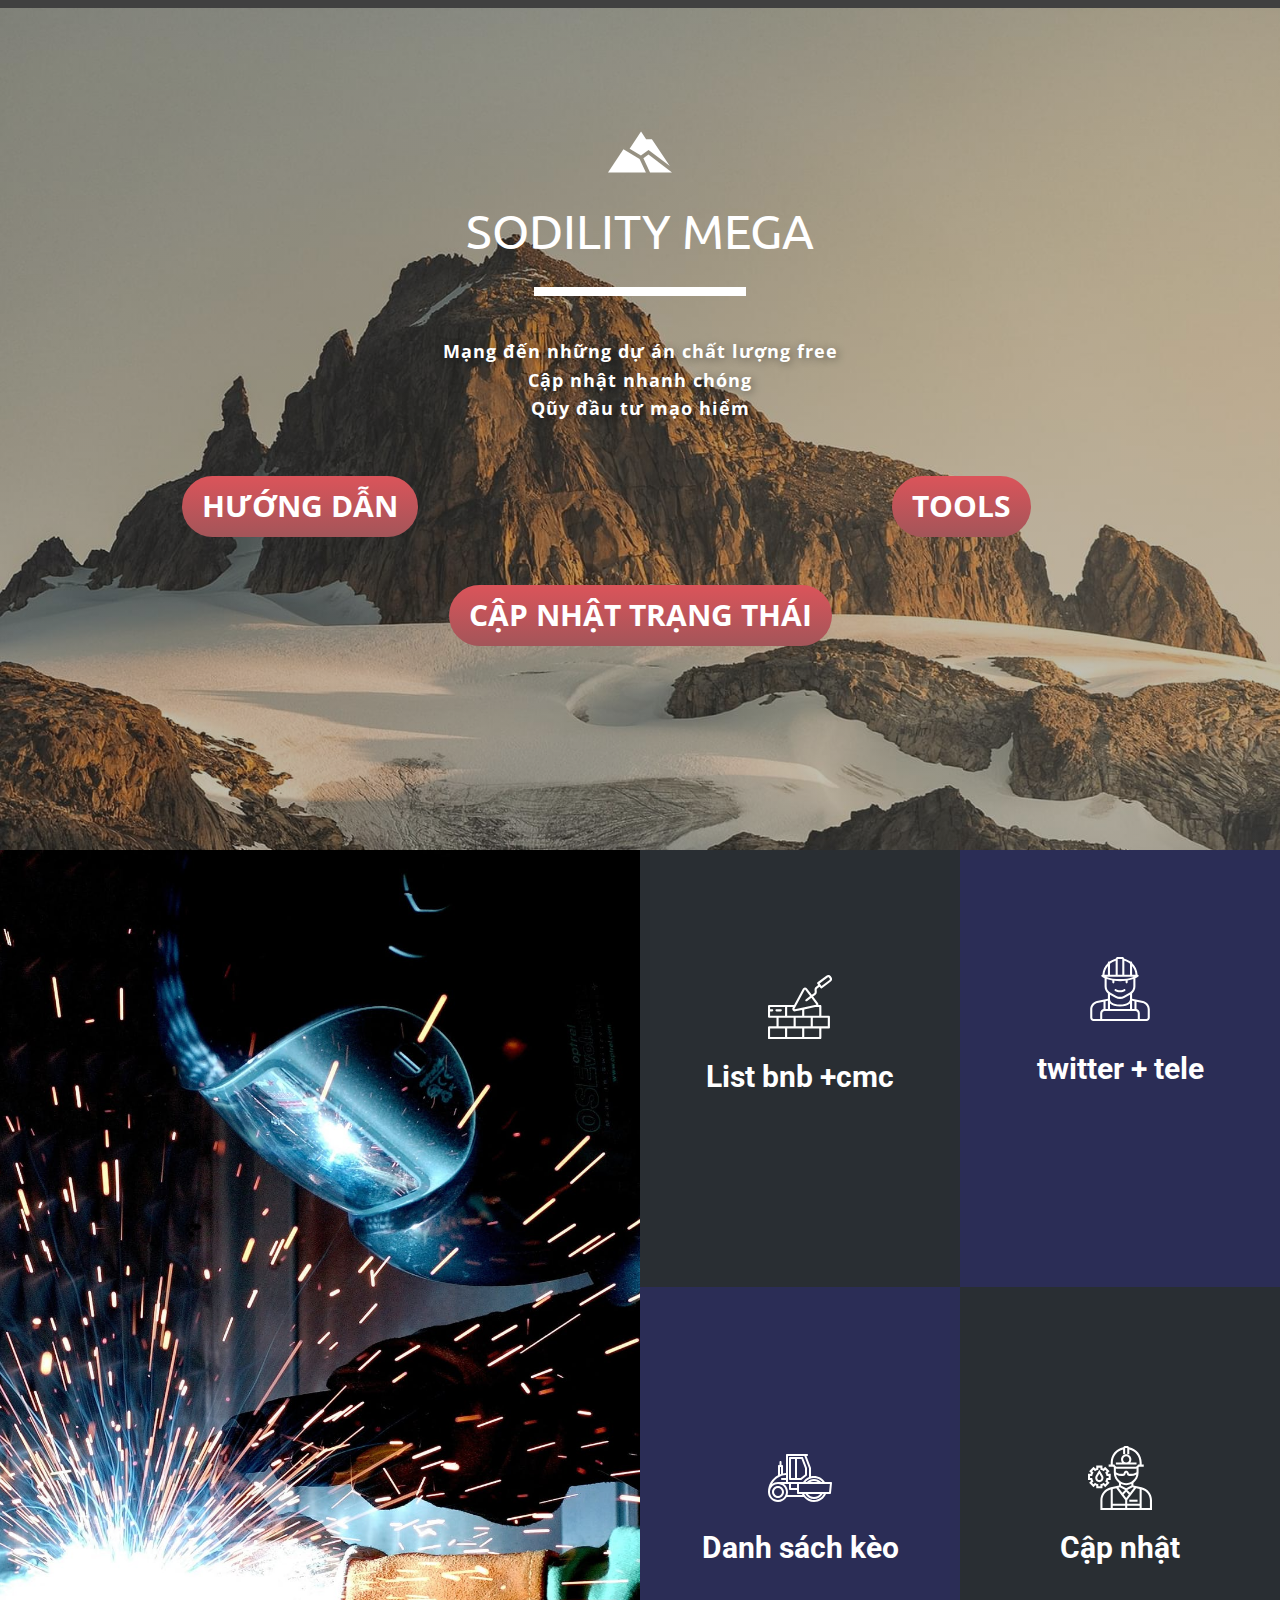
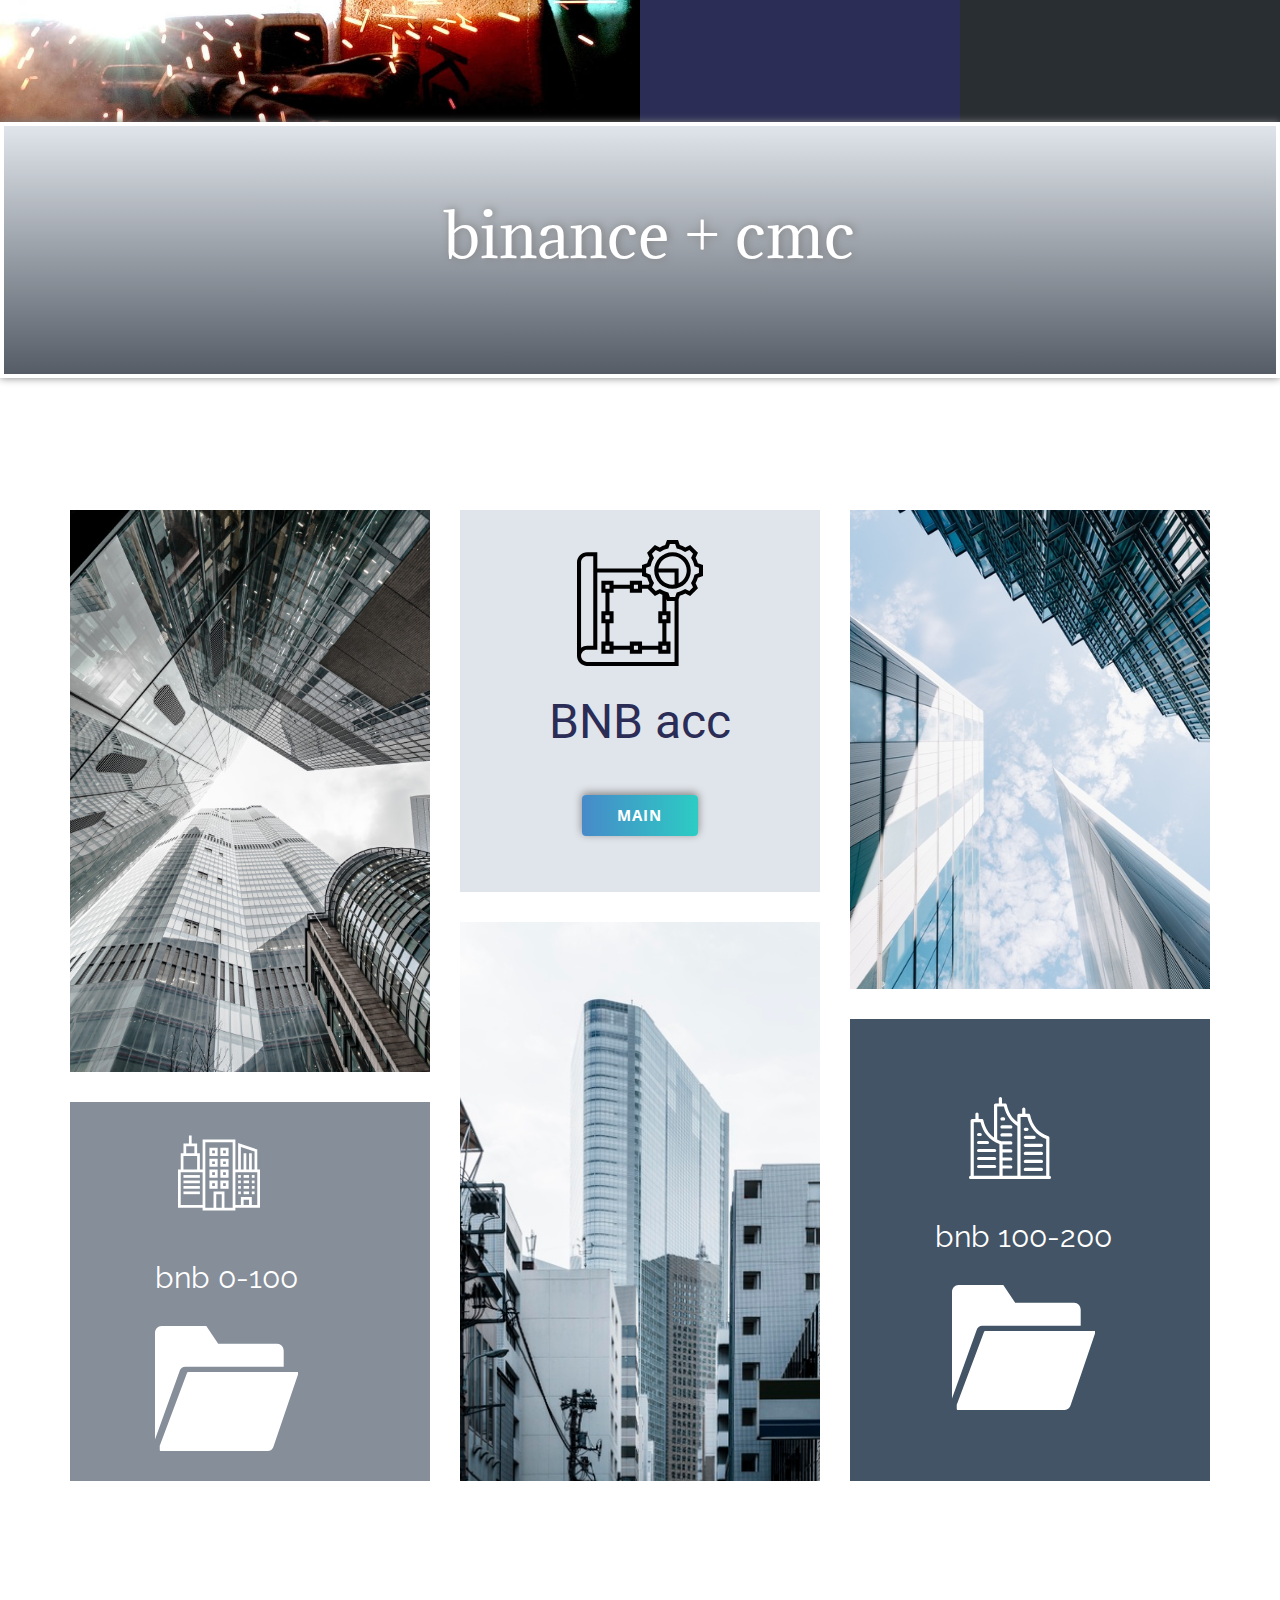
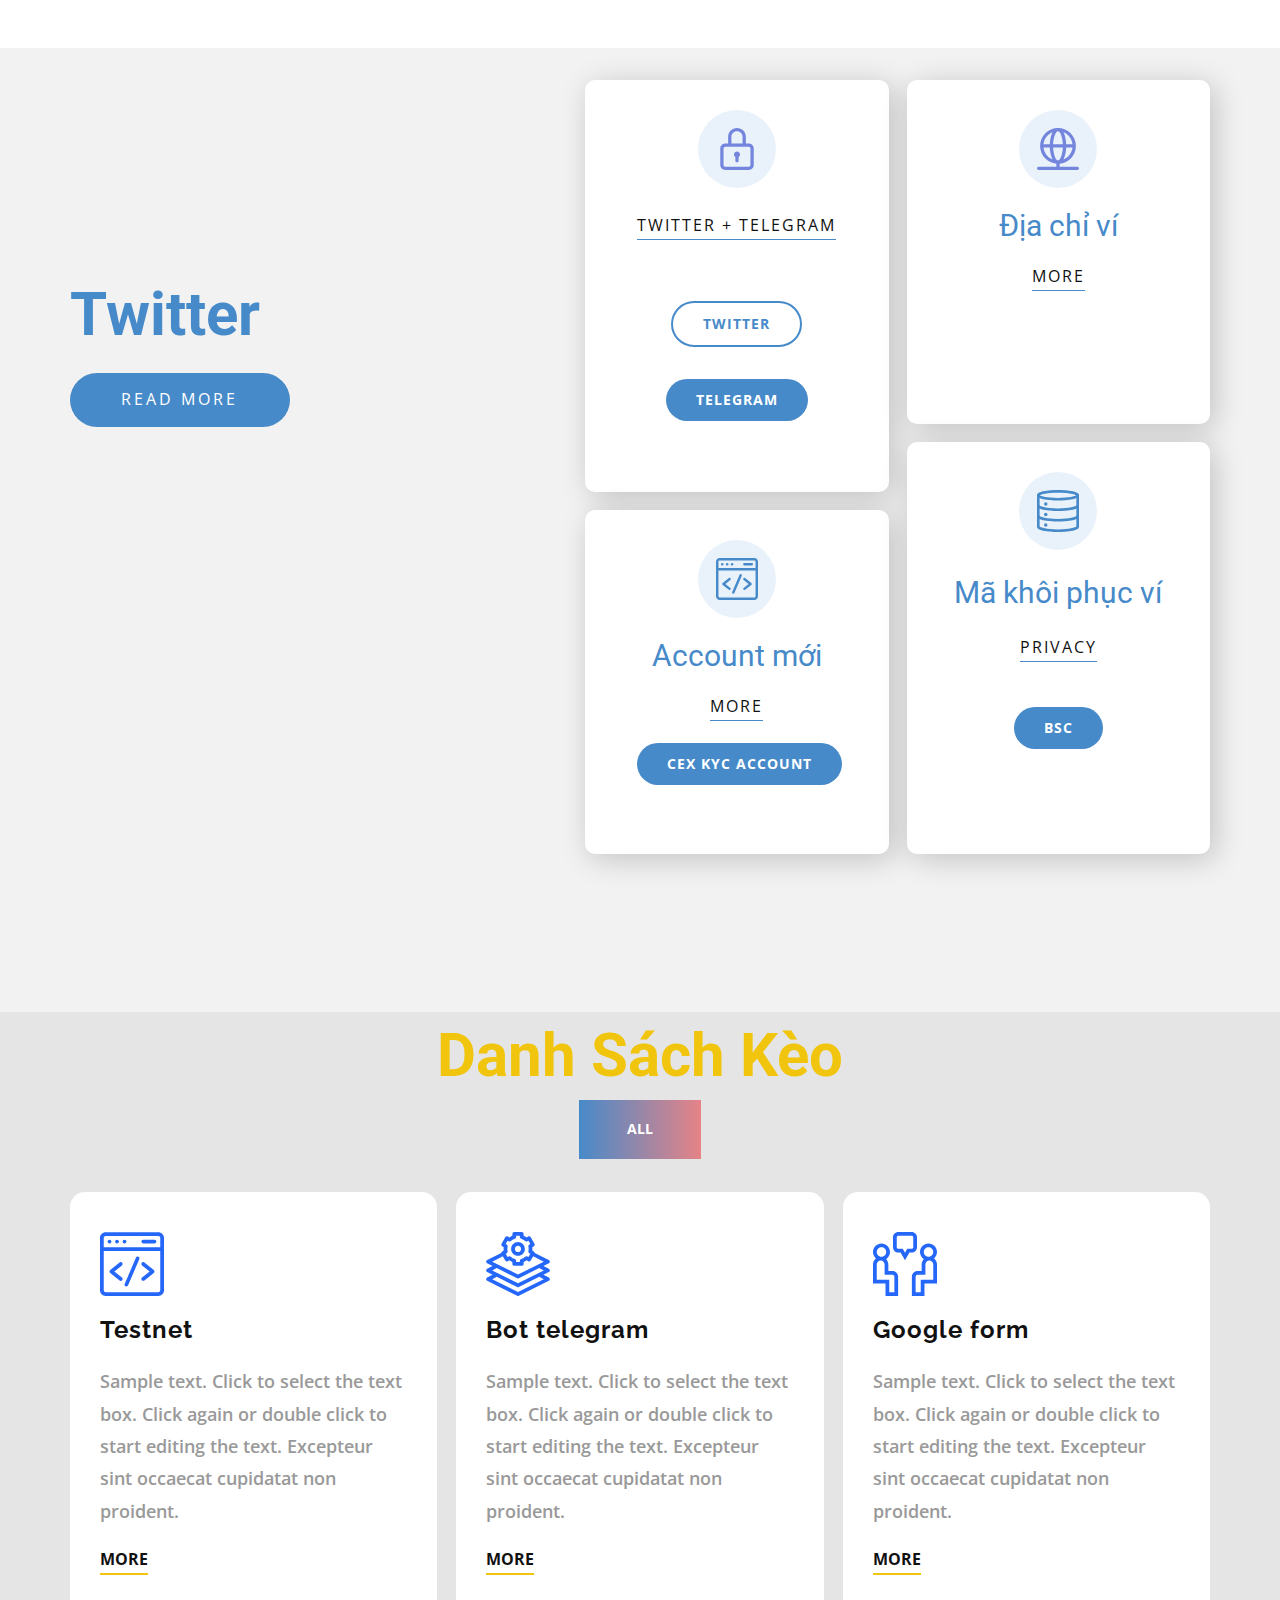
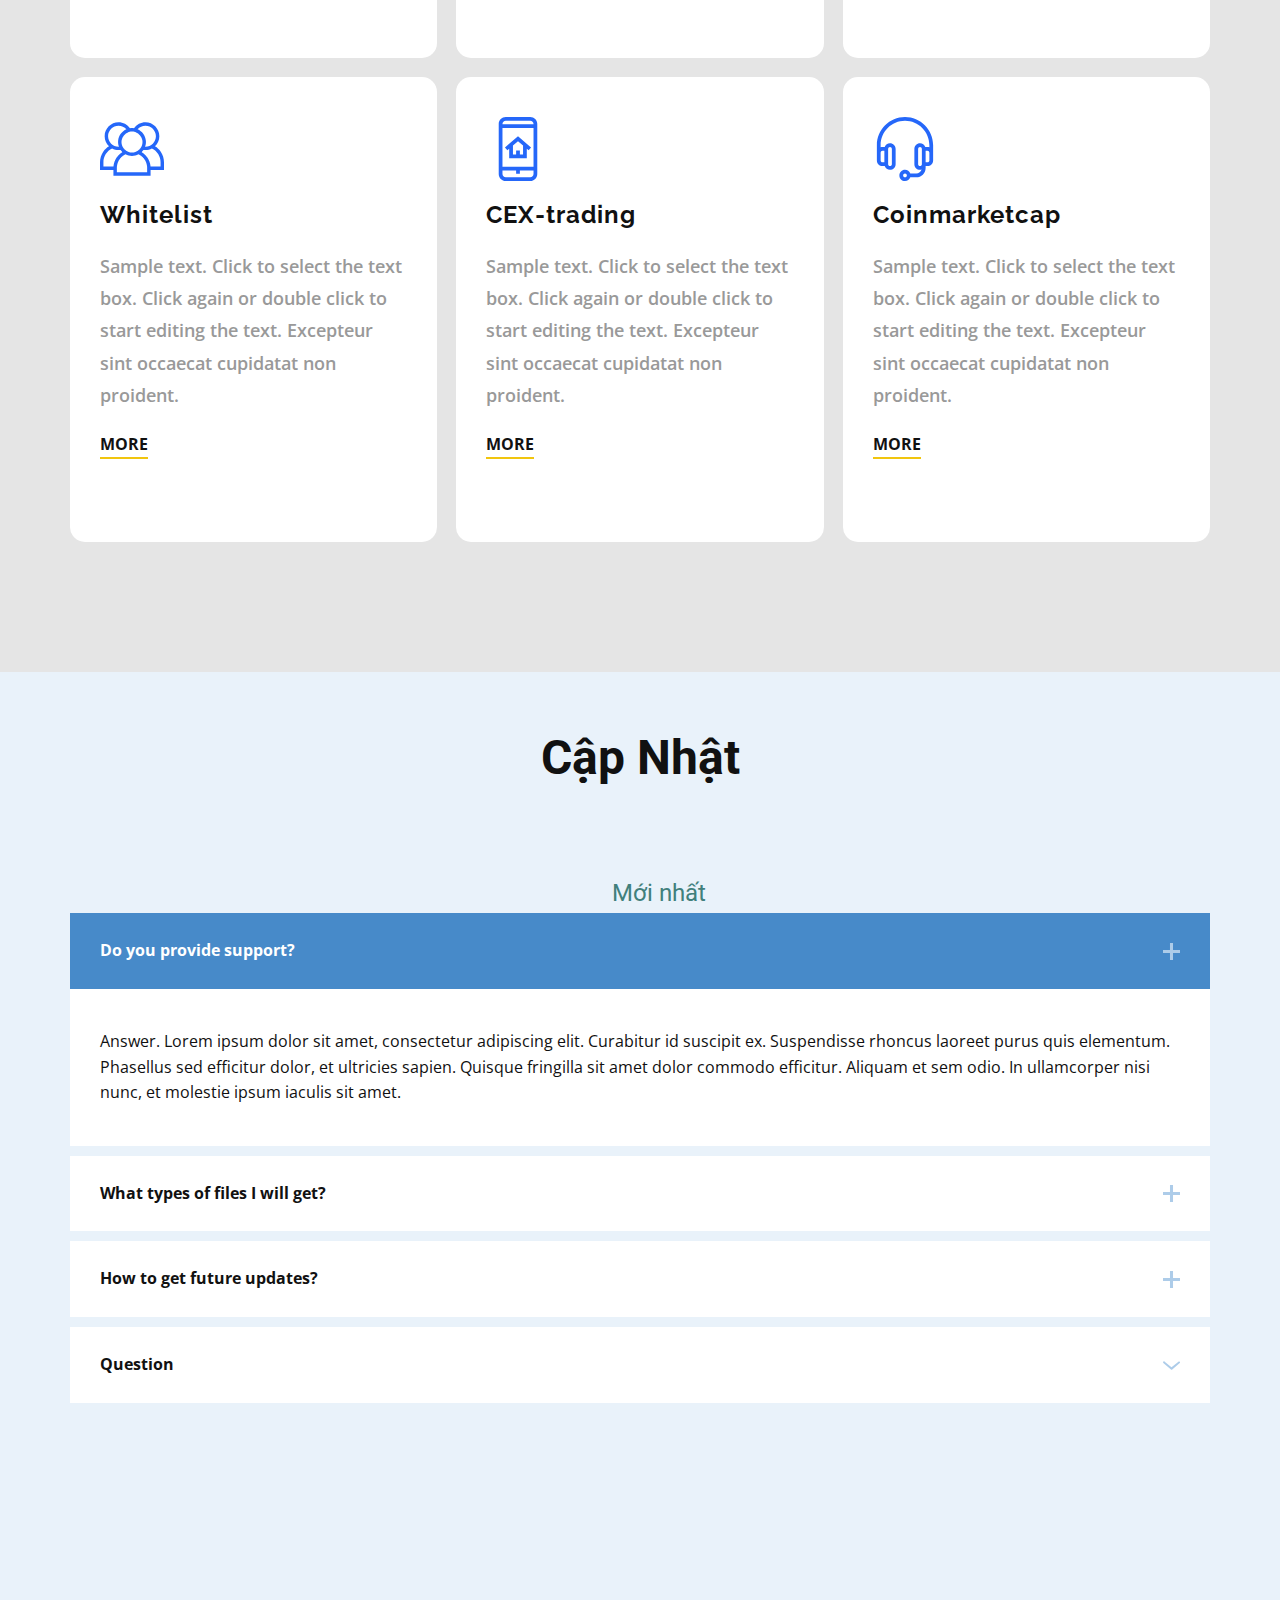
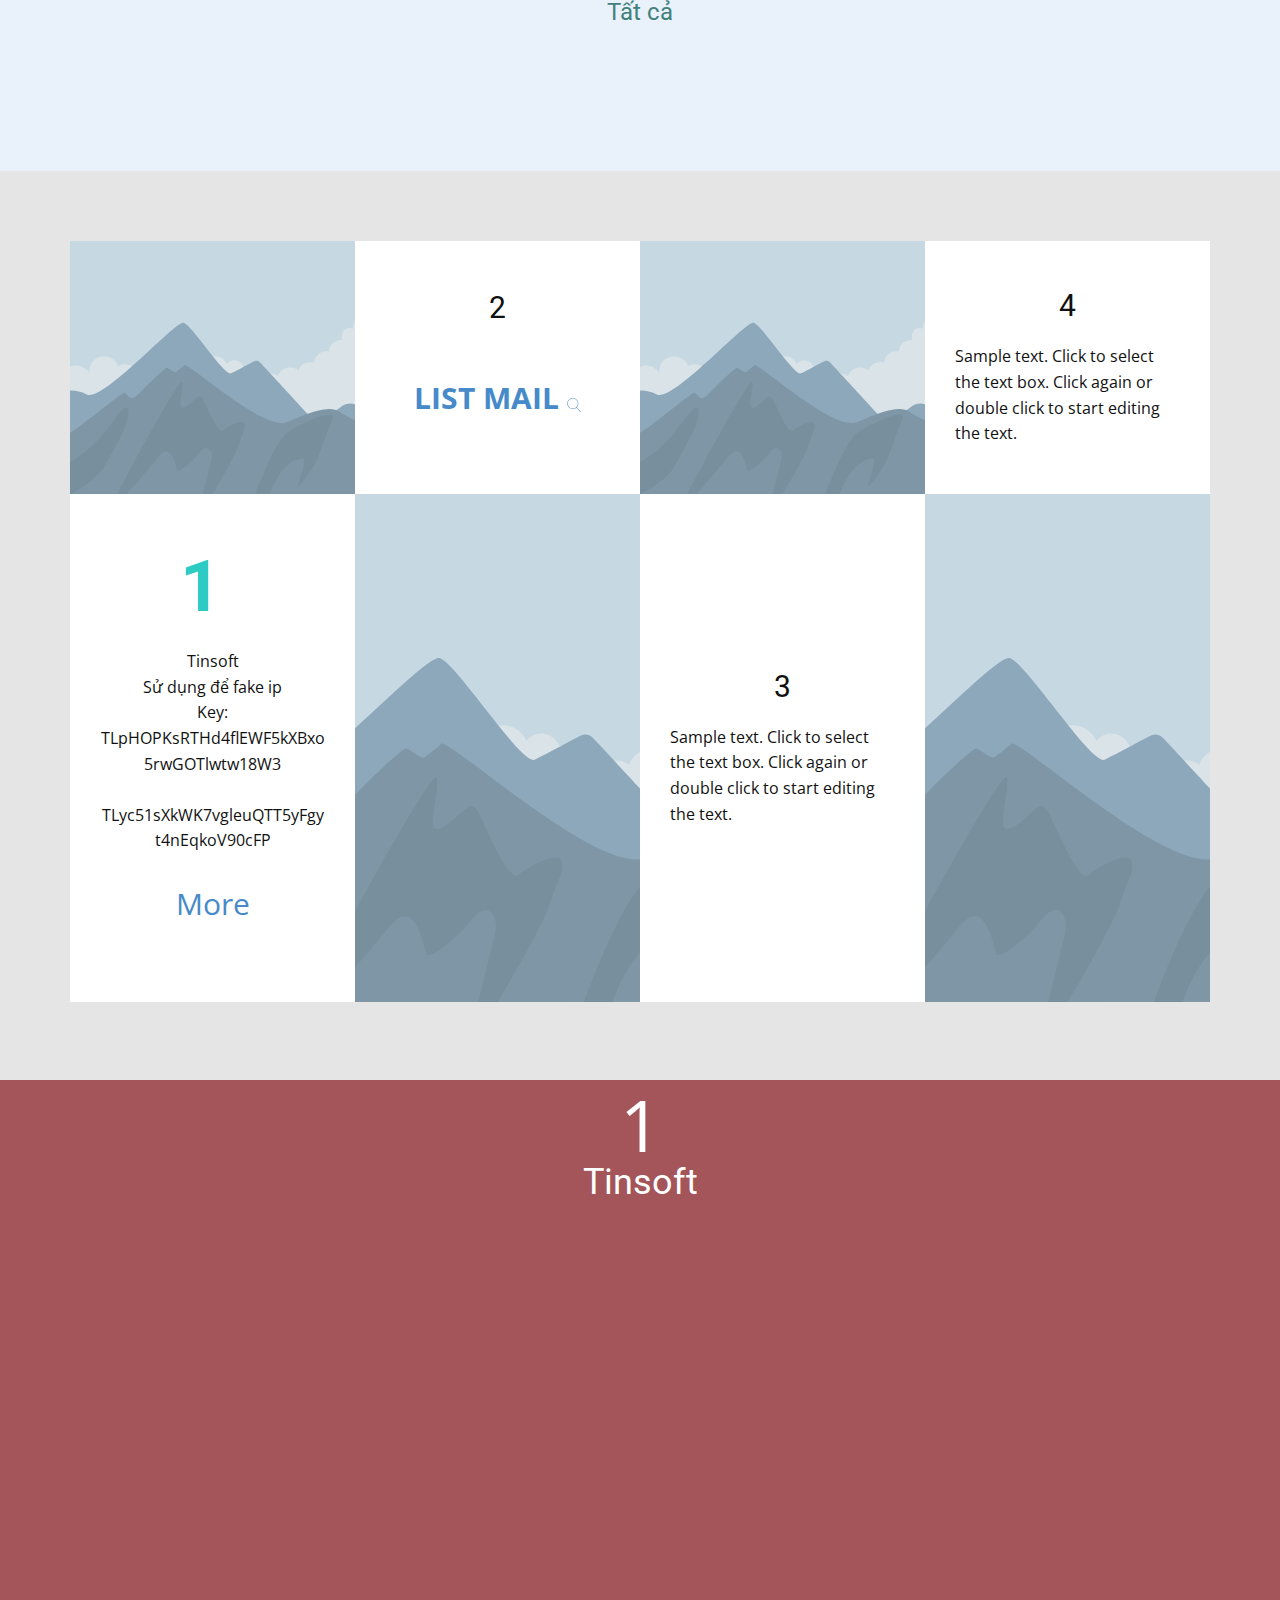
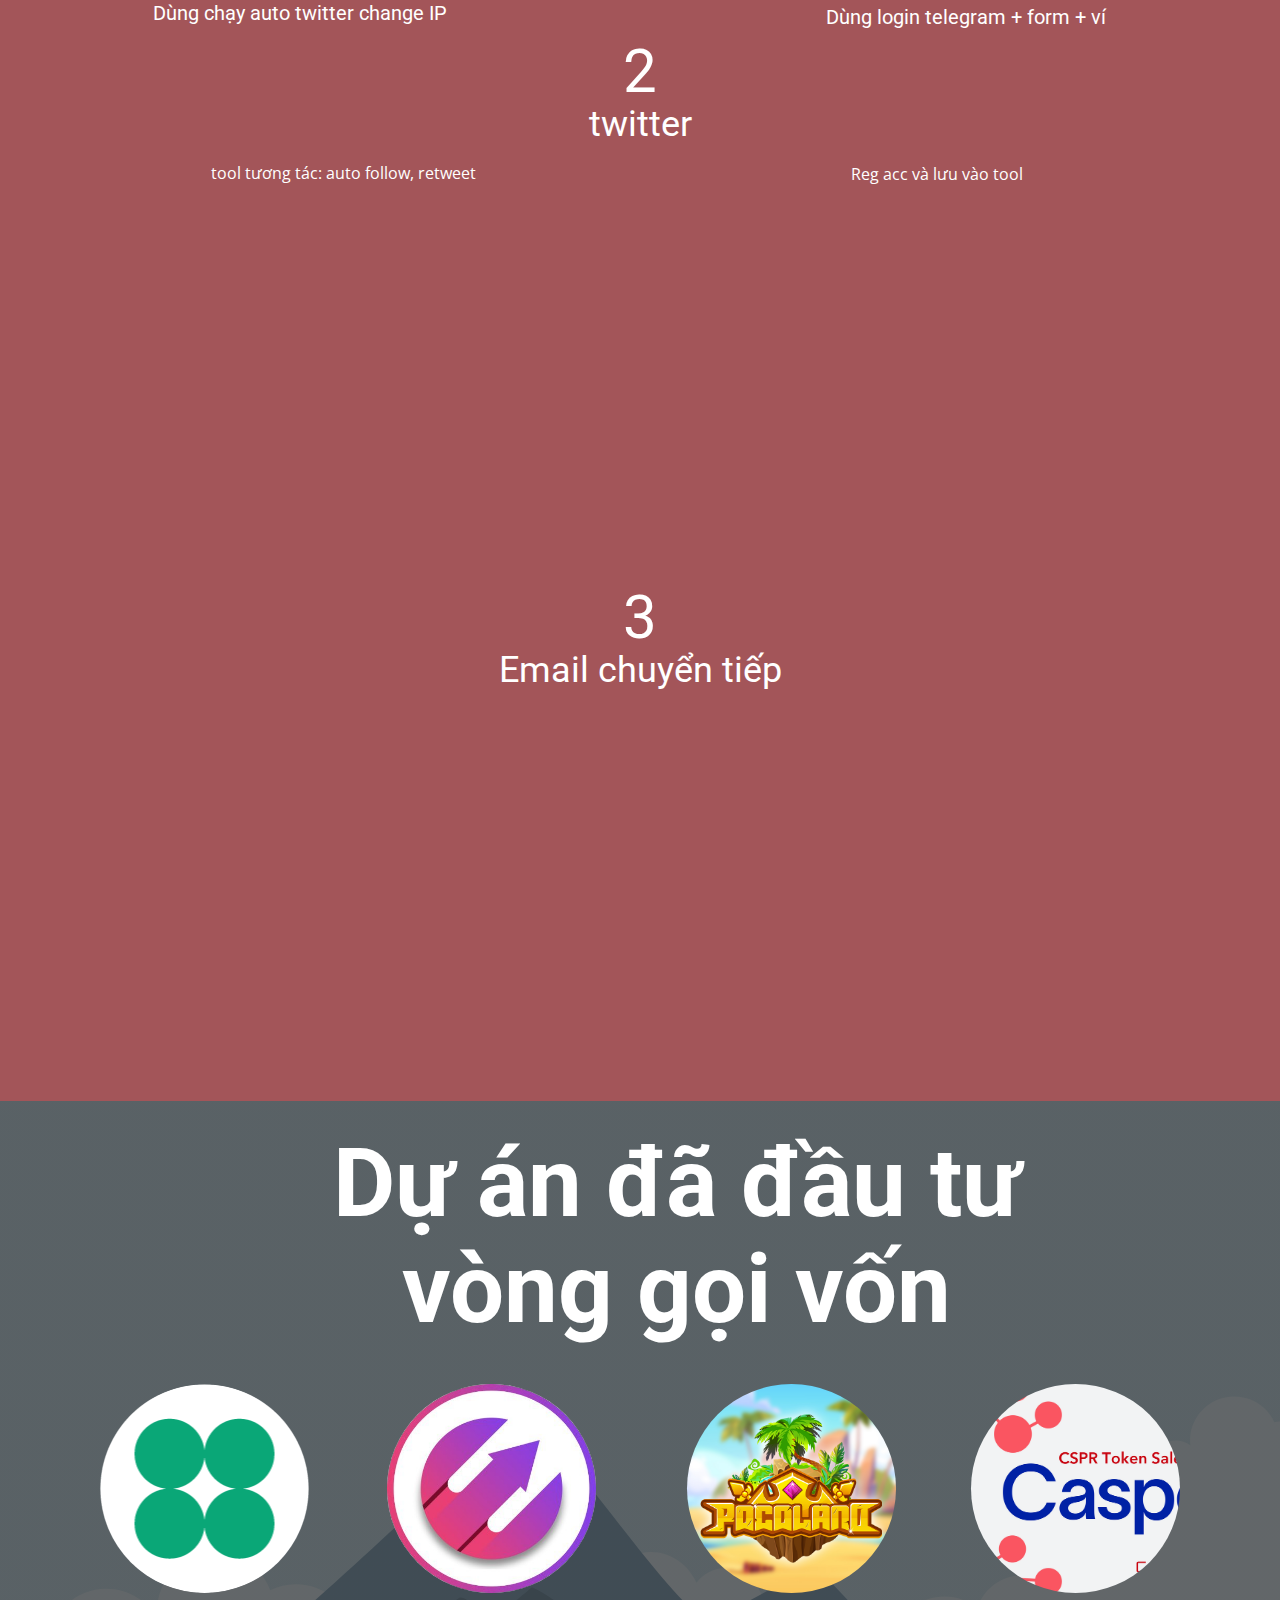
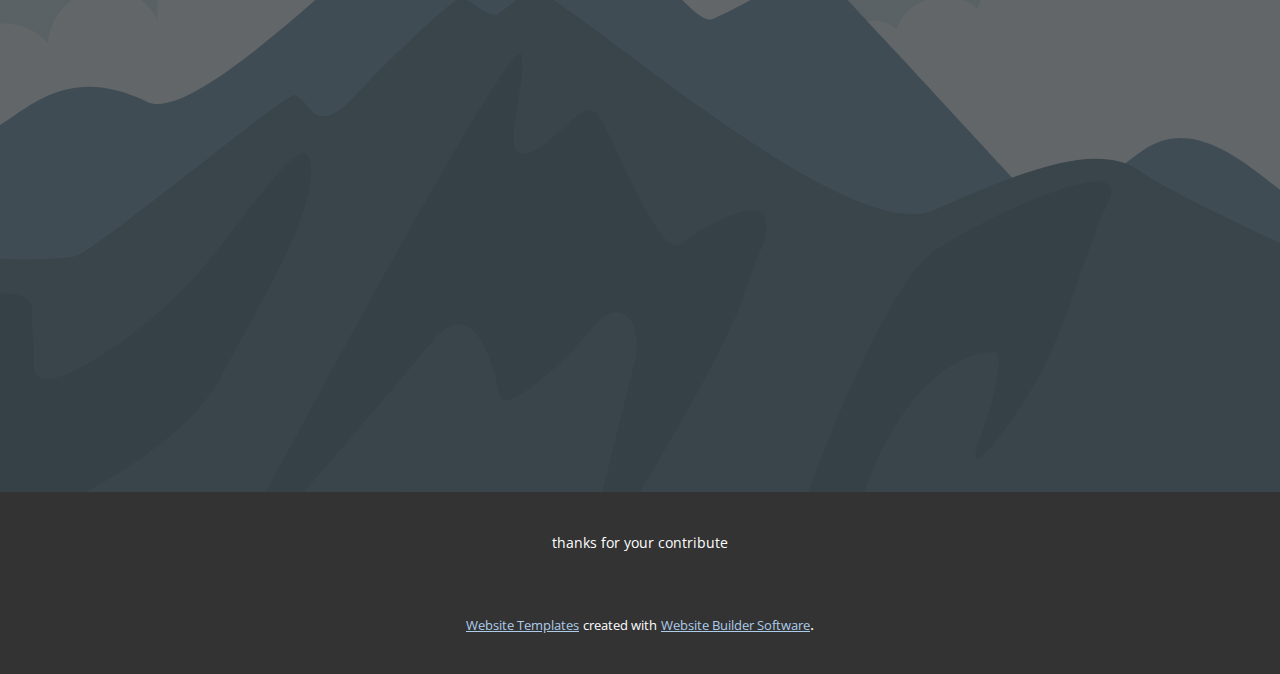
==== commit a2891ce6: "new" ====
--- a/Home.html
+++ b/Home.html
@@ -39,11 +39,13 @@
     <section class="u-align-center u-clearfix u-image u-shading u-section-1" id="carousel_217f" data-image-width="1554" data-image-height="1080">
       <div class="u-clearfix u-sheet u-sheet-1"><span class="u-icon u-icon-circle u-text-white u-icon-1"><svg class="u-svg-link" preserveAspectRatio="xMidYMin slice" viewBox="0 0 511.995 511.995" style=""><use xmlns:xlink="http://www.w3.org/1999/xlink" xlink:href="#svg-95d2"></use></svg><svg class="u-svg-content" viewBox="0 0 511.995 511.995" id="svg-95d2"><g><path d="m263.409 284.012 60.72-44.888 170.399 129.659-143.333-215.296h-46.173l-40.785-61.263-91.213 137.009z"></path><path d="m123.485 234.288-123.485 185.483h303.223l-50.623-107.23z"></path><path d="m323.87 276.624-40.809 30.168 53.337 112.979h175.597z"></path>
 </g></svg></span>
-        <h1 class="u-align-center u-custom-font u-font-ubuntu u-text u-text-default u-text-1">GO BIG OR&nbsp;STAY HOME<br>
-        </h1>
+        <h1 class="u-align-center u-custom-font u-font-ubuntu u-text u-text-default u-text-1">SODILITY MEGA</h1>
         <div class="u-border-9 u-border-white u-line u-line-horizontal u-line-1"></div>
-        <p class="u-text u-text-2">Active types like Marc travel for experiences that engage the muscles as much as the mind or the heart. Whether that’s a leisurely bike ride through remote villages, a trek to the top of Kilimanjaro, or physical pursuits like rock-climbing, ziplining, or dogsledding.</p>
-        <a href="Home.html#sec-ad48" data-page-id="329412446" class="u-active-palette-2-base u-align-center u-border-2 u-border-active-custom-color-4 u-border-grey-75 u-btn u-btn-round u-button-style u-custom-font u-font-courier-new u-gradient u-hover-palette-2-base u-none u-radius-6 u-text-active-white u-text-body-color u-text-hover-white u-btn-1">Hướng dẫn</a>
+        <p class="u-text u-text-2">Mạng đến những dự án chất lượng free<br>Cập nhật nhanh chóng<br>Qũy đầu tư mạo hiểm
+        </p>
+        <a href="Home.html#sec-b7ea" data-page-id="329412446" class="u-btn u-btn-round u-button-style u-gradient u-hover-palette-1-base u-none u-radius-50 u-text-body-alt-color u-text-hover-palette-3-base u-btn-1">TOOLS</a>
+        <a href="Home.html#sec-ad48" data-page-id="329412446" class="u-btn u-btn-round u-button-style u-gradient u-hover-palette-1-base u-none u-radius-50 u-text-body-alt-color u-text-hover-palette-3-base u-btn-2">HƯỚNG DẪN</a>
+        <a href="Home.html#sec-74bb" data-page-id="329412446" class="u-btn u-btn-round u-button-style u-gradient u-hover-palette-1-base u-none u-radius-50 u-text-body-alt-color u-text-hover-palette-3-base u-btn-3">CẬP NHẬT TRẠNG THÁI</a>
       </div>
     </section>
     <section class="u-clearfix u-valign-top u-section-2" id="carousel_ac94">
@@ -498,10 +500,10 @@
     <section class="u-align-center u-clearfix u-image u-shading u-section-9" src="" data-image-width="256" data-image-height="256" id="sec-f7d2">
       <div class="u-clearfix u-sheet u-sheet-1">
         <h1 class="u-text u-title u-text-1">Dự án đã đầu tư vòng gọi vốn</h1>
-        <img class="u-image u-image-circle u-preserve-proportions u-image-1" src="images/Clover-logo-121212126.png" alt="" data-image-width="210" data-image-height="209">
-        <img class="u-image u-image-circle u-preserve-proportions u-image-2" src="images/l-R1nYA0_400x400.jpg" alt="" data-image-width="400" data-image-height="400">
-        <img class="u-image u-image-circle u-image-3" src="images/thumbnail.jpg" alt="" data-image-width="1200" data-image-height="628">
-        <img class="u-image u-image-circle u-image-4" src="images/QmRn4sqxHdxGKeA5KBirrJXS94g86e6jgVtfAJHQ5sbUL8.png" alt="" data-image-width="1000" data-image-height="563">
+        <div class="u-image u-image-circle u-preserve-proportions u-image-1" alt="" data-image-width="210" data-image-height="209"></div>
+        <div class="u-image u-image-circle u-preserve-proportions u-image-2" alt="" data-image-width="400" data-image-height="400"></div>
+        <div class="u-image u-image-circle u-image-3" alt="" data-image-width="1200" data-image-height="628"></div>
+        <div class="u-image u-image-circle u-image-4" alt="" data-image-width="1000" data-image-height="563"></div>
       </div>
     </section>
     
--- a/Home.css
+++ b/Home.css
@@ -4,7 +4,7 @@
 }
 
 .u-section-1 .u-sheet-1 {
-  min-height: 644px;
+  min-height: 842px;
 }
 
 .u-section-1 .u-icon-1 {
@@ -38,39 +38,58 @@
 }
 
 .u-section-1 .u-btn-1 {
-  background-image: linear-gradient(white, #bbaa91);
+  background-image: linear-gradient(#db545a, #a35559);
+  border-style: none;
+  font-weight: 700;
   text-transform: uppercase;
-  letter-spacing: 3px;
-  font-size: 1.25rem;
-  border-style: solid;
-  font-weight: 700;
-  margin: 53px auto 60px 234px;
-  padding: 10px 52px 10px 51px;
+  font-size: 1.875rem;
+  margin: 53px 179px 0 auto;
+  padding: 6px 20px 7px;
+}
+
+.u-section-1 .u-btn-2 {
+  background-image: linear-gradient(#db545a, #a35559);
+  border-style: none;
+  font-weight: 700;
+  text-transform: uppercase;
+  font-size: 1.875rem;
+  margin: -61px auto 0 112px;
+  padding: 6px 20px 7px;
+}
+
+.u-section-1 .u-btn-3 {
+  background-image: linear-gradient(#db545a, #a35559);
+  border-style: none;
+  font-weight: 700;
+  text-transform: uppercase;
+  font-size: 1.875rem;
+  margin: 48px auto 60px;
+  padding: 6px 20px 7px;
 }
 
 @media (max-width: 1199px) {
   .u-section-1 .u-sheet-1 {
-    min-height: 531px;
+    min-height: 694px;
   }
 
   .u-section-1 .u-btn-1 {
-    margin-left: 34px;
+    margin-right: 0;
+  }
+
+  .u-section-1 .u-btn-2 {
+    margin-left: 0;
   }
 }
 
 @media (max-width: 991px) {
   .u-section-1 .u-sheet-1 {
-    min-height: 407px;
-  }
-
-  .u-section-1 .u-btn-1 {
-    margin-left: 0;
+    min-height: 532px;
   }
 }
 
 @media (max-width: 767px) {
   .u-section-1 .u-sheet-1 {
-    min-height: 305px;
+    min-height: 399px;
   }
 
   .u-section-1 .u-text-2 {
@@ -80,7 +99,7 @@
 
 @media (max-width: 575px) {
   .u-section-1 .u-sheet-1 {
-    min-height: 192px;
+    min-height: 251px;
   }
 
   .u-section-1 .u-text-1 {
@@ -2253,24 +2272,32 @@
 .u-section-9 .u-image-1 {
   width: 209px;
   height: 209px;
+  background-image: url("images/Clover-logo-121212126.png");
+  background-position: 50% 50%;
   margin: 42px auto 0 30px;
 }
 
 .u-section-9 .u-image-2 {
   width: 209px;
   height: 209px;
+  background-image: url("images/l-R1nYA0_400x400.jpg");
+  background-position: 50% 50%;
   margin: -209px auto 0 317px;
 }
 
 .u-section-9 .u-image-3 {
   width: 209px;
   height: 209px;
+  background-image: url("images/thumbnail.jpg");
+  background-position: 50% 50%;
   margin: -209px 314px 0 auto;
 }
 
 .u-section-9 .u-image-4 {
   width: 209px;
   height: 209px;
+  background-image: url("images/QmRn4sqxHdxGKeA5KBirrJXS94g86e6jgVtfAJHQ5sbUL8.png");
+  background-position: 50% 50%;
   margin: -209px 30px 60px auto;
 }
 
